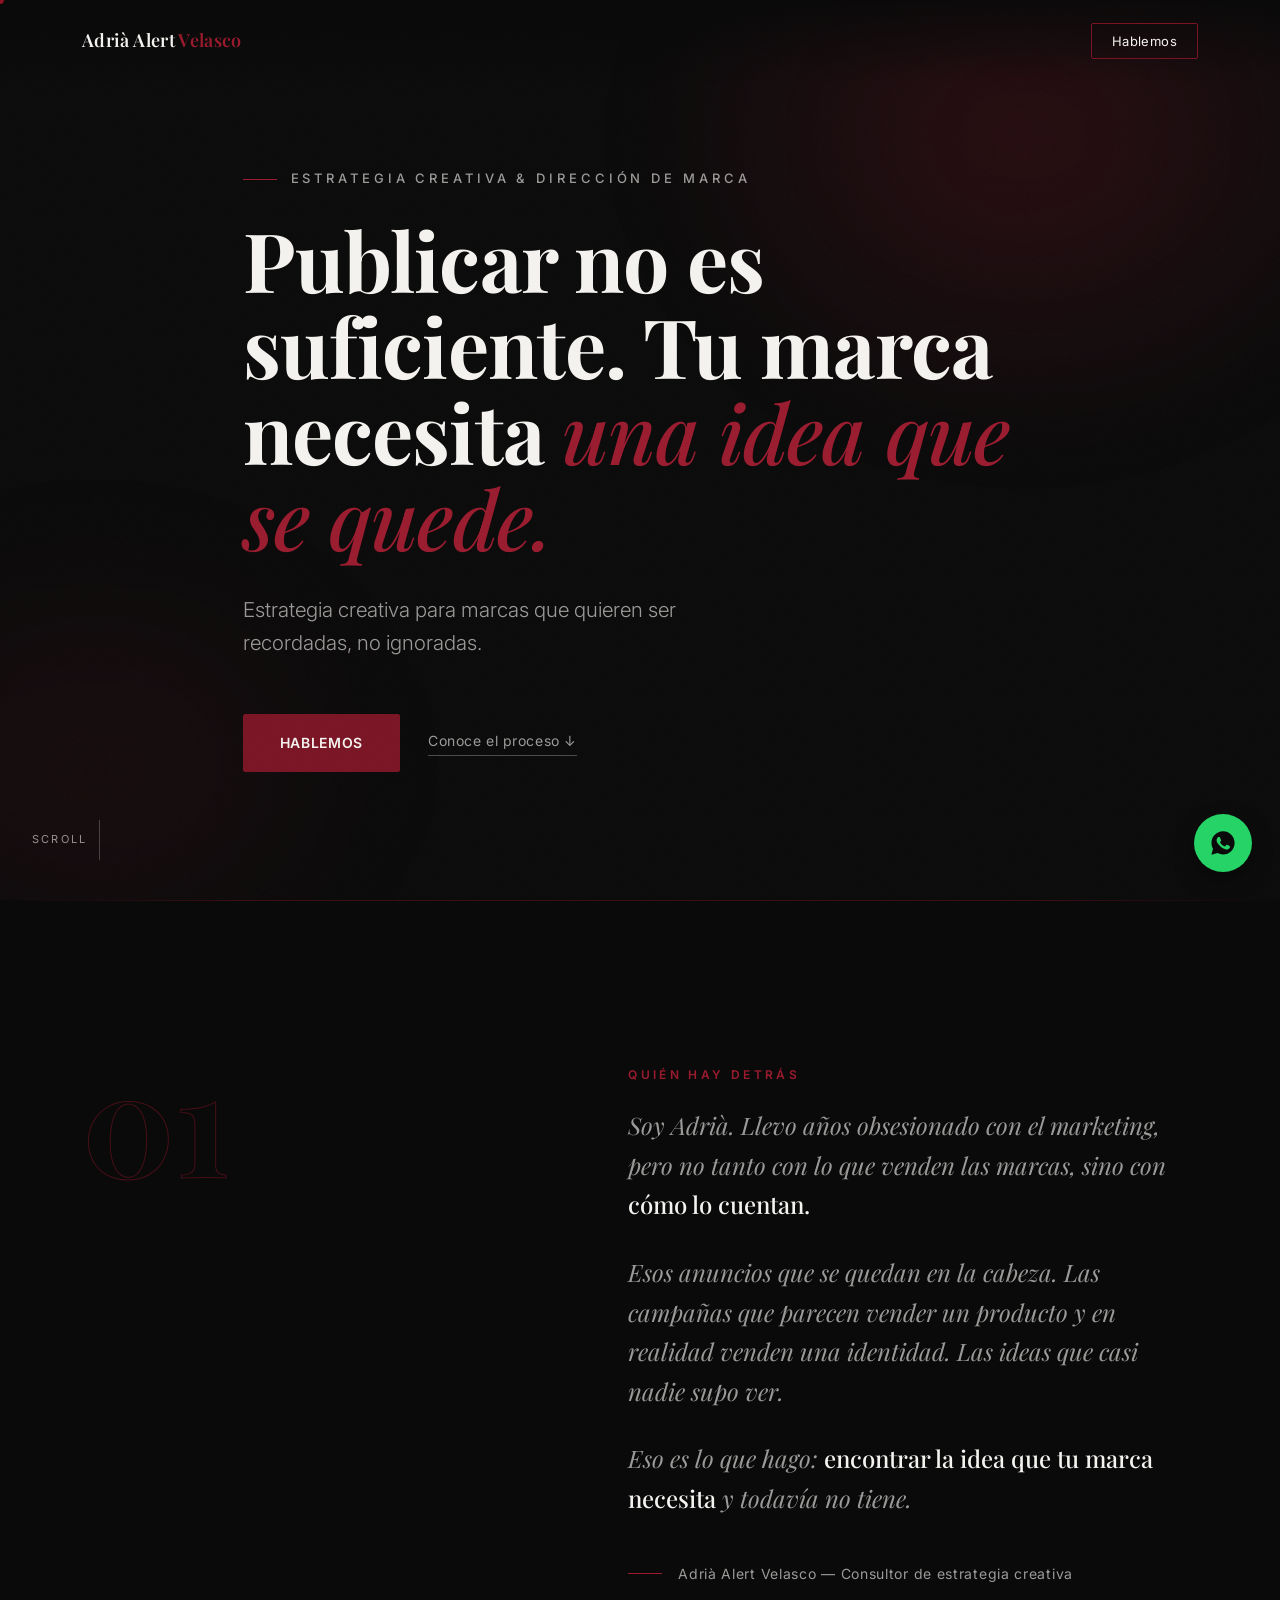
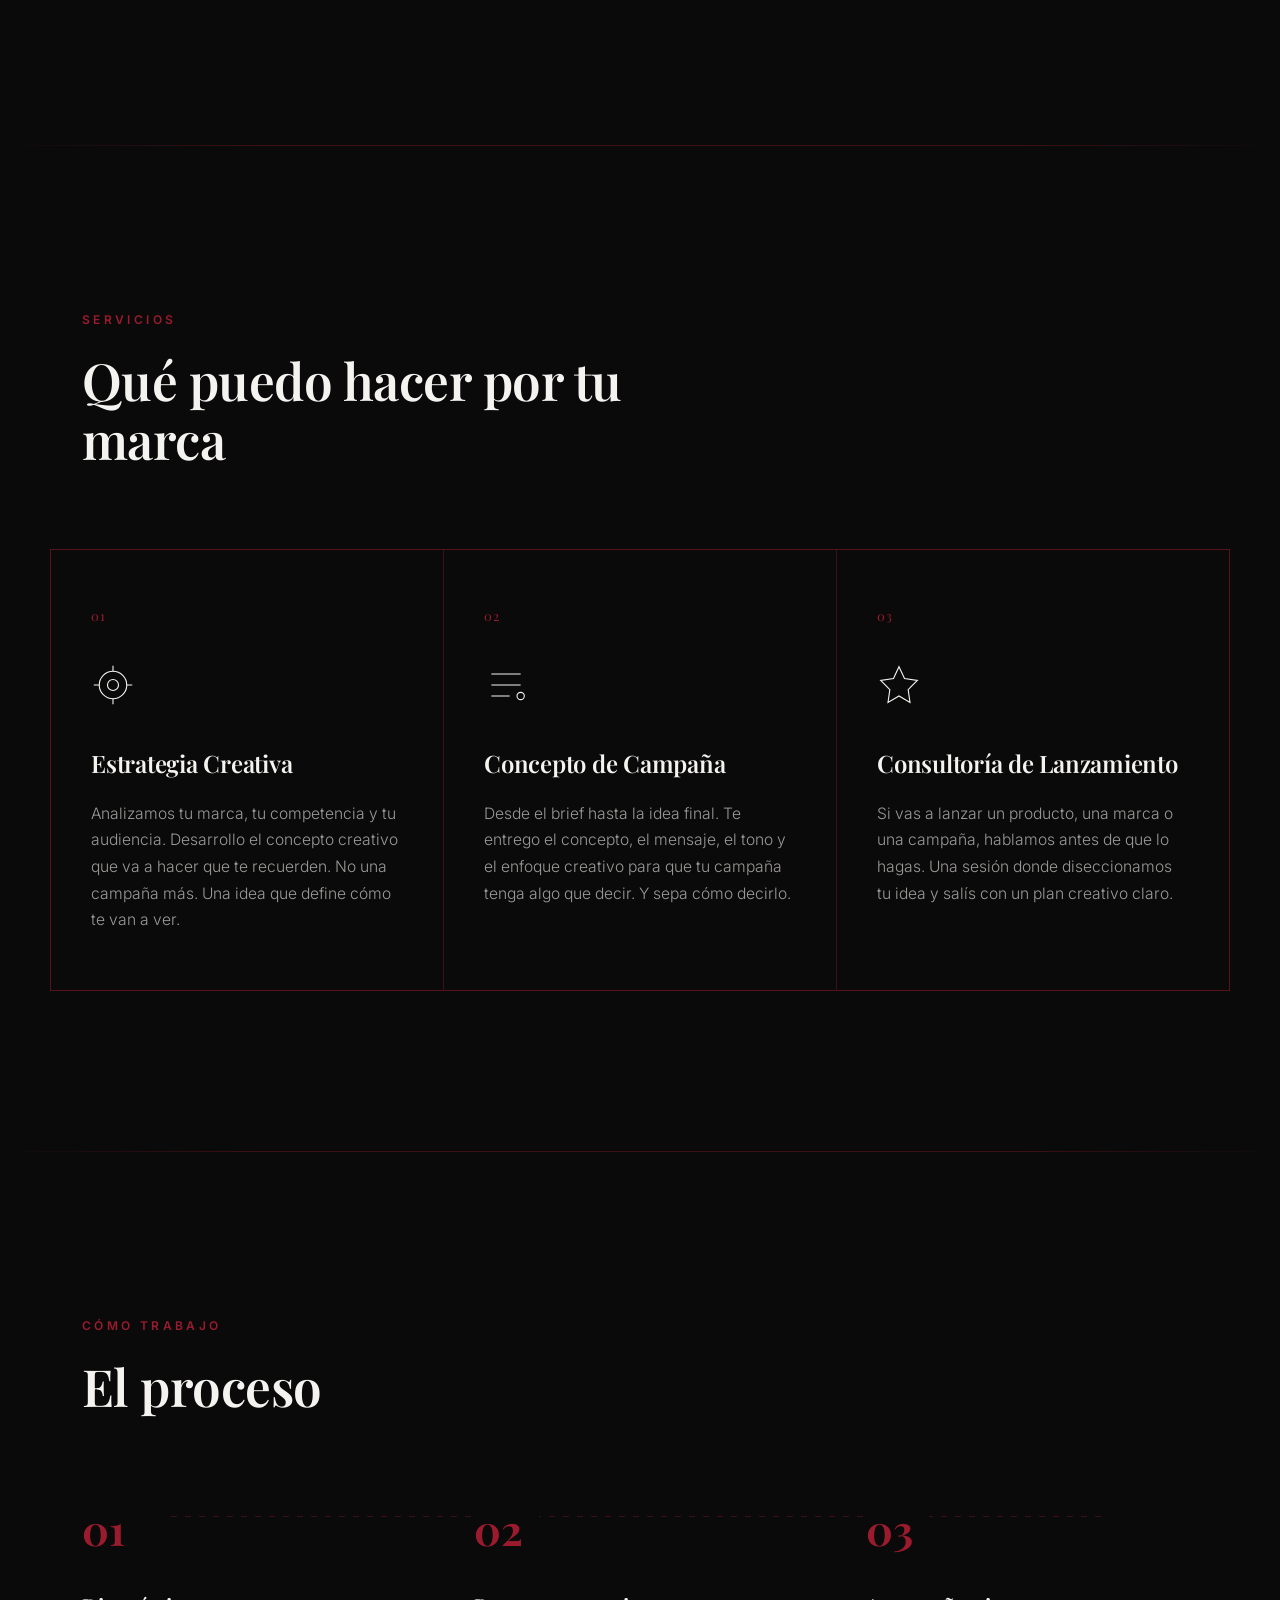
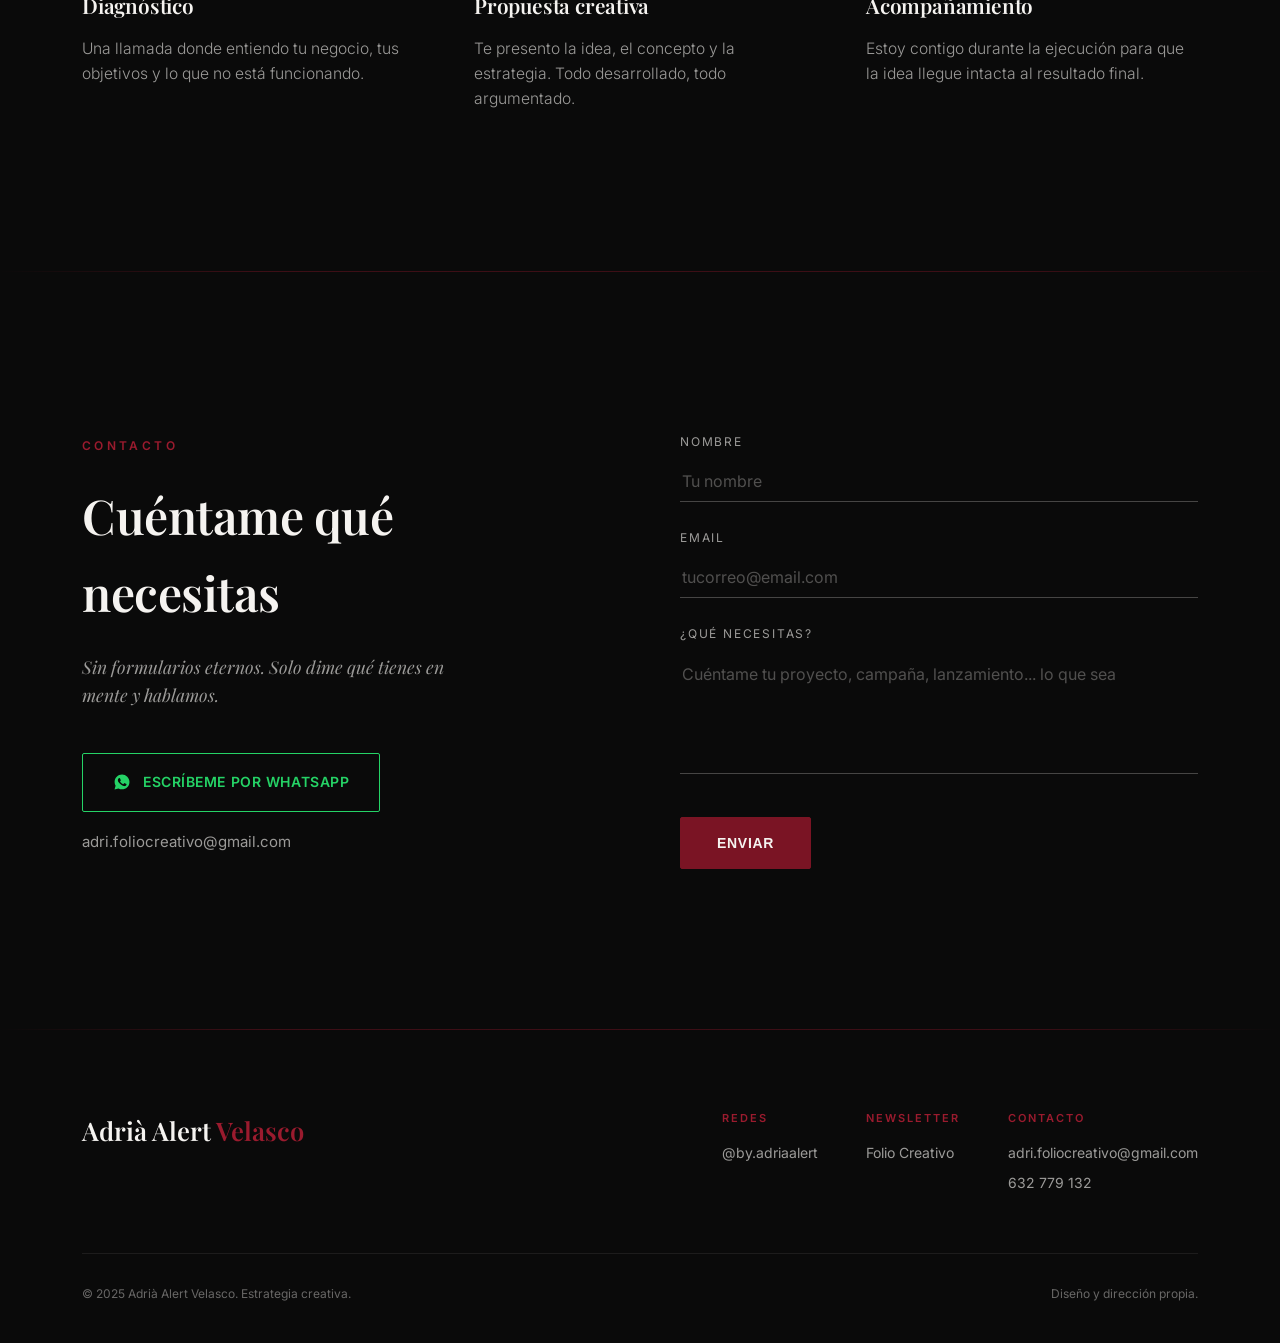
==== index.html @ d4a22390 "Crea landing page single-page para Adrià Alert Velasco Web cinematográfica en negro/borgoña con Play" ====
<!DOCTYPE html>
<html lang="es">
<head>
<meta charset="UTF-8">
<meta name="viewport" content="width=device-width, initial-scale=1.0">
<title>Adrià Alert Velasco — Estrategia Creativa</title>
<meta name="description" content="Estrategia creativa para marcas que quieren ser recordadas, no ignoradas.">

<link rel="preconnect" href="https://fonts.googleapis.com">
<link rel="preconnect" href="https://fonts.gstatic.com" crossorigin>
<link href="https://fonts.googleapis.com/css2?family=Playfair+Display:ital,wght@0,400;0,500;0,600;0,700;0,800;1,500&family=Inter:wght@300;400;500;600;700&display=swap" rel="stylesheet">

<style>
  :root{
    --bg:#0A0A0A;
    --bg-alt:#0f0e0e;
    --white:#F5F3F0;
    --white-dim:rgba(245,243,240,0.62);
    --wine:#7A1424;
    --wine-bright:#9A1B2E;
    --line:rgba(122,20,36,0.45);
  }

  *{margin:0;padding:0;box-sizing:border-box;}

  html{scroll-behavior:smooth;}

  body{
    background:var(--bg);
    color:var(--white);
    font-family:'Inter',sans-serif;
    font-weight:400;
    line-height:1.6;
    overflow-x:hidden;
    cursor:none;
  }

  ::selection{background:var(--wine);color:var(--white);}

  h1,h2,h3{
    font-family:'Playfair Display',serif;
    font-weight:600;
    letter-spacing:-0.01em;
  }

  a{color:inherit;text-decoration:none;}

  img{max-width:100%;display:block;}

  /* ---------- custom cursor ---------- */
  .cursor-dot{
    position:fixed;
    top:0;left:0;
    width:8px;height:8px;
    background:var(--wine-bright);
    border-radius:50%;
    pointer-events:none;
    z-index:9999;
    transform:translate(-50%,-50%);
    transition:transform .18s ease, width .25s ease, height .25s ease, background .25s ease;
    mix-blend-mode:difference;
  }
  .cursor-dot.grow{
    width:32px;height:32px;
    background:rgba(122,20,36,0.35);
  }
  @media (hover:none), (pointer:coarse){
    .cursor-dot{display:none;}
    body{cursor:auto;}
  }

  /* ---------- noise / grain overlay ---------- */
  .grain{
    position:fixed;
    inset:0;
    pointer-events:none;
    z-index:5;
    opacity:0.035;
    background-image:url("data:image/svg+xml,%3Csvg xmlns='http://www.w3.org/2000/svg' width='120' height='120'%3E%3Cfilter id='n'%3E%3CfeTurbulence type='fractalNoise' baseFrequency='0.9' numOctaves='2' stitchTiles='stitch'/%3E%3C/filter%3E%3Crect width='100%25' height='100%25' filter='url(%23n)'/%3E%3C/svg%3E");
  }

  .container{
    max-width:1180px;
    margin:0 auto;
    padding:0 32px;
  }

  section{
    position:relative;
    padding:160px 0;
  }

  .divider{
    width:100%;
    height:1px;
    background:linear-gradient(90deg, transparent, var(--line) 20%, var(--line) 80%, transparent);
  }

  .eyebrow{
    font-family:'Inter',sans-serif;
    text-transform:uppercase;
    letter-spacing:0.28em;
    font-size:12px;
    color:var(--wine-bright);
    font-weight:600;
    margin-bottom:22px;
    display:inline-block;
  }

  .reveal{
    opacity:0;
    transform:translateY(36px);
    transition:opacity 1s cubic-bezier(.22,.68,.32,1), transform 1s cubic-bezier(.22,.68,.32,1);
  }
  .reveal.visible{
    opacity:1;
    transform:translateY(0);
  }
  .reveal-delay-1{transition-delay:.12s;}
  .reveal-delay-2{transition-delay:.24s;}
  .reveal-delay-3{transition-delay:.36s;}

  /* ---------- nav ---------- */
  header{
    position:fixed;
    top:0;left:0;right:0;
    z-index:100;
    padding:26px 0;
    background:linear-gradient(180deg, rgba(10,10,10,0.9), transparent);
    transition:padding .3s ease, background .3s ease;
  }
  header.scrolled{
    padding:16px 0;
    background:rgba(10,10,10,0.86);
    backdrop-filter:blur(10px);
    border-bottom:1px solid rgba(122,20,36,0.25);
  }
  header .container{
    display:flex;
    align-items:center;
    justify-content:space-between;
  }
  .logo{
    font-family:'Playfair Display',serif;
    font-size:18px;
    letter-spacing:0.02em;
    font-weight:600;
  }
  .logo span{color:var(--wine-bright);}
  nav a.nav-cta{
    border:1px solid var(--wine);
    padding:9px 20px;
    border-radius:2px;
    font-size:13px;
    letter-spacing:0.03em;
    transition:background .3s ease, color .3s ease, border-color .3s ease;
  }
  nav a.nav-cta:hover{
    background:var(--wine);
  }

  /* ---------- hero ---------- */
  .hero{
    min-height:100svh;
    display:flex;
    flex-direction:column;
    justify-content:center;
    position:relative;
    padding:140px 0 100px;
    overflow:hidden;
  }
  .hero::before{
    content:"";
    position:absolute;
    top:-20%;
    right:-10%;
    width:60%;
    height:70%;
    background:radial-gradient(ellipse at center, rgba(122,20,36,0.28), transparent 70%);
    filter:blur(40px);
    pointer-events:none;
    z-index:0;
  }
  .hero::after{
    content:"";
    position:absolute;
    bottom:-10%;
    left:-15%;
    width:45%;
    height:50%;
    background:radial-gradient(ellipse at center, rgba(122,20,36,0.14), transparent 70%);
    filter:blur(60px);
    pointer-events:none;
    z-index:0;
  }
  .hero .container{position:relative;z-index:1;}
  .hero-kicker{
    font-size:13px;
    letter-spacing:0.3em;
    text-transform:uppercase;
    color:var(--white-dim);
    margin-bottom:28px;
    font-weight:500;
  }
  .hero-kicker::before{
    content:"";
    display:inline-block;
    width:34px;
    height:1px;
    background:var(--wine-bright);
    margin-right:14px;
    vertical-align:middle;
  }
  .hero h1{
    font-size:clamp(2.4rem, 6.4vw, 5.6rem);
    line-height:1.05;
    max-width:15ch;
    font-weight:700;
  }
  .hero h1 em{
    font-style:italic;
    color:var(--wine-bright);
    font-weight:500;
  }
  .hero-sub{
    margin-top:34px;
    font-size:clamp(1.05rem, 1.6vw, 1.35rem);
    color:var(--white-dim);
    max-width:44ch;
    font-weight:300;
  }
  .hero-actions{
    margin-top:54px;
    display:flex;
    align-items:center;
    gap:28px;
    flex-wrap:wrap;
  }

  .btn{
    display:inline-flex;
    align-items:center;
    gap:10px;
    padding:17px 36px;
    background:var(--wine);
    color:var(--white);
    font-size:14px;
    letter-spacing:0.05em;
    text-transform:uppercase;
    font-weight:600;
    border:1px solid var(--wine);
    border-radius:2px;
    position:relative;
    overflow:hidden;
    transition:transform .35s cubic-bezier(.22,.68,.32,1), box-shadow .35s ease;
    cursor:none;
  }
  .btn::before{
    content:"";
    position:absolute;
    inset:0;
    background:var(--wine-bright);
    transform:scaleX(0);
    transform-origin:left;
    transition:transform .4s cubic-bezier(.22,.68,.32,1);
    z-index:0;
  }
  .btn span{position:relative;z-index:1;display:inline-flex;align-items:center;gap:10px;}
  .btn:hover{
    transform:translateY(-2px);
    box-shadow:0 12px 30px -8px rgba(122,20,36,0.55);
  }
  .btn:hover::before{transform:scaleX(1);}

  .link-ghost{
    font-size:14px;
    letter-spacing:0.04em;
    color:var(--white-dim);
    border-bottom:1px solid rgba(245,243,240,0.28);
    padding-bottom:3px;
    transition:color .3s ease, border-color .3s ease;
  }
  .link-ghost:hover{
    color:var(--white);
    border-color:var(--wine-bright);
  }

  .scroll-hint{
    position:absolute;
    bottom:40px;
    left:32px;
    display:flex;
    align-items:center;
    gap:12px;
    font-size:11px;
    letter-spacing:0.2em;
    text-transform:uppercase;
    color:var(--white-dim);
  }
  .scroll-hint .bar{
    width:1px;
    height:40px;
    background:rgba(245,243,240,0.25);
    position:relative;
    overflow:hidden;
  }
  .scroll-hint .bar::after{
    content:"";
    position:absolute;
    top:-40px;
    left:0;
    width:100%;
    height:40px;
    background:var(--wine-bright);
    animation:scrollbar 2.2s ease-in-out infinite;
  }
  @keyframes scrollbar{
    0%{top:-40px;}
    50%{top:40px;}
    100%{top:40px;}
  }

  /* ---------- section titles ---------- */
  .section-head{
    max-width:640px;
    margin-bottom:80px;
  }
  .section-head h2{
    font-size:clamp(2rem, 4vw, 3.2rem);
    line-height:1.15;
  }

  /* ---------- sobre mi ---------- */
  .about-grid{
    display:grid;
    grid-template-columns:0.9fr 1.1fr;
    gap:80px;
    align-items:start;
  }
  .about-mark{
    font-family:'Playfair Display',serif;
    font-size:clamp(5rem,12vw,9rem);
    line-height:0.8;
    color:transparent;
    -webkit-text-stroke:1px rgba(122,20,36,0.55);
    font-weight:700;
    user-select:none;
  }
  .about-text p{
    font-size:clamp(1.15rem,2vw,1.5rem);
    color:var(--white-dim);
    font-weight:300;
    line-height:1.65;
    margin-bottom:28px;
    font-family:'Playfair Display',serif;
    font-style:italic;
  }
  .about-text p strong{
    color:var(--white);
    font-weight:500;
    font-style:normal;
  }
  .about-signoff{
    margin-top:44px;
    font-family:'Inter',sans-serif;
    font-size:14px;
    letter-spacing:0.05em;
    color:var(--white-dim);
    display:flex;
    align-items:center;
    gap:16px;
  }
  .about-signoff .dash{width:34px;height:1px;background:var(--wine-bright);}

  /* ---------- servicios ---------- */
  .services{
    display:grid;
    grid-template-columns:repeat(3,1fr);
    gap:1px;
    background:var(--line);
    border:1px solid var(--line);
  }
  .service{
    background:var(--bg);
    padding:56px 40px;
    transition:background .4s ease;
    position:relative;
  }
  .service:hover{
    background:#120a0c;
  }
  .service-num{
    font-family:'Playfair Display',serif;
    font-size:13px;
    color:var(--wine-bright);
    letter-spacing:0.1em;
    margin-bottom:36px;
    display:block;
  }
  .service-icon{
    width:44px;
    height:44px;
    margin-bottom:30px;
    stroke:var(--white);
    fill:none;
    stroke-width:1.2;
    transition:stroke .3s ease, transform .4s ease;
  }
  .service:hover .service-icon{
    stroke:var(--wine-bright);
    transform:translateY(-3px);
  }
  .service h3{
    font-size:1.5rem;
    margin-bottom:18px;
    font-weight:600;
  }
  .service p{
    color:var(--white-dim);
    font-size:0.98rem;
    font-weight:300;
    line-height:1.7;
  }

  /* ---------- proceso ---------- */
  .process{
    display:grid;
    grid-template-columns:repeat(3,1fr);
    gap:60px;
    position:relative;
  }
  .process::before{
    content:"";
    position:absolute;
    top:20px;
    left:8%;
    right:8%;
    height:1px;
    background:repeating-linear-gradient(90deg, var(--line) 0, var(--line) 6px, transparent 6px, transparent 14px);
  }
  @media(max-width:860px){
    .process::before{display:none;}
  }
  .step{position:relative;}
  .step-index{
    font-family:'Playfair Display',serif;
    font-size:2.6rem;
    color:var(--wine-bright);
    font-weight:700;
    margin-bottom:26px;
    position:relative;
    z-index:1;
    background:var(--bg);
    display:inline-block;
    padding-right:16px;
  }
  .step h3{
    font-size:1.3rem;
    margin-bottom:14px;
  }
  .step p{
    color:var(--white-dim);
    font-weight:300;
    font-size:0.98rem;
  }

  /* ---------- contacto ---------- */
  .contact-grid{
    display:grid;
    grid-template-columns:1fr 1fr;
    gap:80px;
    align-items:start;
  }
  .contact-sub{
    color:var(--white-dim);
    font-size:1.1rem;
    font-weight:300;
    max-width:40ch;
    margin-bottom:44px;
    font-family:'Playfair Display',serif;
    font-style:italic;
  }

  .contact-direct{
    margin-top:12px;
    display:flex;
    flex-direction:column;
    gap:18px;
  }
  .btn-whatsapp{
    display:inline-flex;
    align-items:center;
    gap:12px;
    padding:17px 30px;
    background:transparent;
    border:1px solid #25D366;
    color:#25D366;
    font-size:14px;
    letter-spacing:0.04em;
    text-transform:uppercase;
    font-weight:600;
    border-radius:2px;
    width:fit-content;
    transition:background .3s ease, color .3s ease;
    cursor:none;
  }
  .btn-whatsapp:hover{
    background:#25D366;
    color:#0A0A0A;
  }
  .contact-email{
    color:var(--white-dim);
    font-size:15px;
    display:inline-flex;
    align-items:center;
    gap:10px;
    width:fit-content;
    border-bottom:1px solid transparent;
    transition:color .3s ease, border-color .3s ease;
  }
  .contact-email:hover{
    color:var(--white);
    border-color:var(--wine-bright);
  }

  form{
    display:flex;
    flex-direction:column;
    gap:26px;
  }
  .field{
    position:relative;
  }
  .field label{
    display:block;
    font-size:12px;
    text-transform:uppercase;
    letter-spacing:0.15em;
    color:var(--white-dim);
    margin-bottom:10px;
  }
  .field input,
  .field textarea{
    width:100%;
    background:transparent;
    border:none;
    border-bottom:1px solid rgba(245,243,240,0.25);
    color:var(--white);
    font-family:'Inter',sans-serif;
    font-size:16px;
    padding:10px 2px;
    resize:none;
    transition:border-color .3s ease;
  }
  .field input:focus,
  .field textarea:focus{
    outline:none;
    border-color:var(--wine-bright);
  }
  .field textarea{min-height:120px;}
  .field input::placeholder,
  .field textarea::placeholder{
    color:rgba(245,243,240,0.3);
  }
  form .btn{
    align-self:flex-start;
    margin-top:10px;
    border:1px solid var(--wine);
    cursor:none;
  }
  form .btn[type="submit"]{
    background:var(--wine);
  }

  /* ---------- footer ---------- */
  footer{
    padding:80px 0 40px;
  }
  .footer-top{
    display:flex;
    justify-content:space-between;
    align-items:flex-start;
    flex-wrap:wrap;
    gap:40px;
    padding-bottom:50px;
  }
  .footer-name{
    font-family:'Playfair Display',serif;
    font-size:1.6rem;
    font-weight:600;
  }
  .footer-links{
    display:flex;
    gap:48px;
    flex-wrap:wrap;
  }
  .footer-col h4{
    font-size:11px;
    text-transform:uppercase;
    letter-spacing:0.18em;
    color:var(--wine-bright);
    margin-bottom:14px;
    font-weight:600;
  }
  .footer-col a, .footer-col span{
    display:block;
    color:var(--white-dim);
    font-size:14px;
    margin-bottom:8px;
    transition:color .3s ease;
  }
  .footer-col a:hover{color:var(--white);}
  .footer-bottom{
    display:flex;
    justify-content:space-between;
    align-items:center;
    flex-wrap:wrap;
    gap:16px;
    font-size:12px;
    color:rgba(245,243,240,0.4);
    padding-top:30px;
    border-top:1px solid rgba(245,243,240,0.08);
  }

  /* ---------- whatsapp float ---------- */
  .wa-float{
    position:fixed;
    bottom:28px;
    right:28px;
    width:58px;
    height:58px;
    border-radius:50%;
    background:#25D366;
    display:flex;
    align-items:center;
    justify-content:center;
    z-index:90;
    box-shadow:0 8px 24px -6px rgba(0,0,0,0.6);
    transition:transform .3s ease, box-shadow .3s ease;
    cursor:none;
  }
  .wa-float:hover{
    transform:scale(1.08);
    box-shadow:0 10px 30px -6px rgba(37,211,102,0.5);
  }
  .wa-float svg{width:28px;height:28px;fill:#0A0A0A;}

  /* ---------- responsive ---------- */
  @media(max-width:900px){
    section{padding:110px 0;}
    .about-grid{grid-template-columns:1fr;gap:40px;}
    .about-mark{display:none;}
    .services{grid-template-columns:1fr;}
    .process{grid-template-columns:1fr;gap:48px;}
    .step-index{background:transparent;padding-right:0;}
    .contact-grid{grid-template-columns:1fr;gap:60px;}
    .footer-top{flex-direction:column;}
  }
  @media(max-width:520px){
    .container{padding:0 22px;}
    section{padding:90px 0;}
    .hero{padding-top:120px;}
    .btn, .btn-whatsapp{padding:15px 24px;font-size:13px;}
    .scroll-hint{display:none;}
  }
</style>
</head>
<body>

<div class="cursor-dot" id="cursorDot"></div>
<div class="grain"></div>

<header id="siteHeader">
  <div class="container">
    <div class="logo">Adrià Alert <span>Velasco</span></div>
    <nav>
      <a href="https://wa.me/34632779132" target="_blank" rel="noopener" class="nav-cta">Hablemos</a>
    </nav>
  </div>
</header>

<!-- HERO -->
<section class="hero">
  <div class="container">
    <div class="hero-kicker">Estrategia creativa &amp; dirección de marca</div>
    <h1 class="reveal visible">Publicar no es suficiente. Tu marca necesita <em>una idea que se quede.</em></h1>
    <p class="hero-sub reveal visible reveal-delay-1">Estrategia creativa para marcas que quieren ser recordadas, no ignoradas.</p>
    <div class="hero-actions reveal visible reveal-delay-2">
      <a href="https://wa.me/34632779132" target="_blank" rel="noopener" class="btn">
        <span>Hablemos</span>
      </a>
      <a href="#sobre-mi" class="link-ghost">Conoce el proceso ↓</a>
    </div>
  </div>
  <div class="scroll-hint">
    <span>Scroll</span>
    <div class="bar"></div>
  </div>
</section>

<div class="divider"></div>

<!-- SOBRE MI -->
<section id="sobre-mi">
  <div class="container">
    <div class="about-grid">
      <div class="about-mark reveal">01</div>
      <div class="about-text">
        <span class="eyebrow reveal">Quién hay detrás</span>
        <p class="reveal reveal-delay-1">Soy Adrià. Llevo años obsesionado con el marketing, pero no tanto con lo que venden las marcas, sino con <strong>cómo lo cuentan.</strong></p>
        <p class="reveal reveal-delay-2">Esos anuncios que se quedan en la cabeza. Las campañas que parecen vender un producto y en realidad venden una identidad. Las ideas que casi nadie supo ver.</p>
        <p class="reveal reveal-delay-3">Eso es lo que hago: <strong>encontrar la idea que tu marca necesita</strong> y todavía no tiene.</p>
        <div class="about-signoff reveal reveal-delay-3">
          <span class="dash"></span>
          <span>Adrià Alert Velasco — Consultor de estrategia creativa</span>
        </div>
      </div>
    </div>
  </div>
</section>

<div class="divider"></div>

<!-- SERVICIOS -->
<section id="servicios">
  <div class="container">
    <div class="section-head">
      <span class="eyebrow reveal">Servicios</span>
      <h2 class="reveal reveal-delay-1">Qué puedo hacer por tu marca</h2>
    </div>
  </div>
  <div class="container" style="padding:0;">
    <div class="services">
      <div class="service reveal">
        <span class="service-num">01</span>
        <svg class="service-icon" viewBox="0 0 48 48"><circle cx="24" cy="24" r="15"/><circle cx="24" cy="24" r="6"/><path d="M24 3v6M24 39v6M45 24h-6M9 24H3"/></svg>
        <h3>Estrategia Creativa</h3>
        <p>Analizamos tu marca, tu competencia y tu audiencia. Desarrollo el concepto creativo que va a hacer que te recuerden. No una campaña más. Una idea que define cómo te van a ver.</p>
      </div>
      <div class="service reveal reveal-delay-1">
        <span class="service-num">02</span>
        <svg class="service-icon" viewBox="0 0 48 48"><path d="M8 12h32M8 24h32M8 36h20"/><circle cx="40" cy="36" r="4"/></svg>
        <h3>Concepto de Campaña</h3>
        <p>Desde el brief hasta la idea final. Te entrego el concepto, el mensaje, el tono y el enfoque creativo para que tu campaña tenga algo que decir. Y sepa cómo decirlo.</p>
      </div>
      <div class="service reveal reveal-delay-2">
        <span class="service-num">03</span>
        <svg class="service-icon" viewBox="0 0 48 48"><path d="M24 4l6 13 14 2-10 10 2 14-12-7-12 7 2-14L4 19l14-2z"/></svg>
        <h3>Consultoría de Lanzamiento</h3>
        <p>Si vas a lanzar un producto, una marca o una campaña, hablamos antes de que lo hagas. Una sesión donde diseccionamos tu idea y salís con un plan creativo claro.</p>
      </div>
    </div>
  </div>
</section>

<div class="divider"></div>

<!-- PROCESO -->
<section id="proceso">
  <div class="container">
    <div class="section-head">
      <span class="eyebrow reveal">Cómo trabajo</span>
      <h2 class="reveal reveal-delay-1">El proceso</h2>
    </div>
    <div class="process">
      <div class="step reveal">
        <div class="step-index">01</div>
        <h3>Diagnóstico</h3>
        <p>Una llamada donde entiendo tu negocio, tus objetivos y lo que no está funcionando.</p>
      </div>
      <div class="step reveal reveal-delay-1">
        <div class="step-index">02</div>
        <h3>Propuesta creativa</h3>
        <p>Te presento la idea, el concepto y la estrategia. Todo desarrollado, todo argumentado.</p>
      </div>
      <div class="step reveal reveal-delay-2">
        <div class="step-index">03</div>
        <h3>Acompañamiento</h3>
        <p>Estoy contigo durante la ejecución para que la idea llegue intacta al resultado final.</p>
      </div>
    </div>
  </div>
</section>

<div class="divider"></div>

<!-- CONTACTO -->
<section id="contacto">
  <div class="container">
    <div class="contact-grid">
      <div>
        <span class="eyebrow reveal">Contacto</span>
        <h2 class="reveal reveal-delay-1" style="font-size:clamp(2rem,4vw,3rem);margin-bottom:22px;">Cuéntame qué necesitas</h2>
        <p class="contact-sub reveal reveal-delay-2">Sin formularios eternos. Solo dime qué tienes en mente y hablamos.</p>
        <div class="contact-direct reveal reveal-delay-3">
          <a href="https://wa.me/34632779132" target="_blank" rel="noopener" class="btn-whatsapp">
            <svg viewBox="0 0 24 24" width="18" height="18" fill="currentColor"><path d="M12.04 2C6.58 2 2.13 6.45 2.13 11.91c0 1.75.46 3.46 1.32 4.96L2.05 22l5.25-1.38a9.9 9.9 0 004.74 1.2h.01c5.46 0 9.9-4.45 9.9-9.91 0-2.65-1.03-5.14-2.9-7.01A9.82 9.82 0 0012.04 2zm5.8 14.11c-.24.68-1.4 1.3-1.93 1.38-.49.08-1.1.11-1.78-.11-.41-.13-.94-.3-1.62-.6-2.85-1.23-4.71-4.1-4.85-4.29-.14-.19-1.16-1.54-1.16-2.94 0-1.4.73-2.09.99-2.37.26-.28.57-.35.76-.35.19 0 .38 0 .55.01.18.01.41-.07.64.49.24.58.81 2 .88 2.14.07.14.12.31.02.5-.09.19-.14.31-.28.48-.14.16-.29.36-.42.49-.14.14-.29.29-.12.57.16.28.73 1.2 1.57 1.95 1.08.96 1.98 1.26 2.27 1.4.28.14.45.12.62-.07.16-.19.7-.81.89-1.09.19-.28.38-.23.63-.14.26.09 1.63.77 1.92.91.28.14.47.21.54.33.07.12.07.68-.17 1.36z"/></svg>
            <span>Escríbeme por WhatsApp</span>
          </a>
          <a href="mailto:adri.foliocreativo@gmail.com" class="contact-email">adri.foliocreativo@gmail.com</a>
        </div>
      </div>

      <form id="contactForm" class="reveal reveal-delay-2">
        <div class="field">
          <label for="name">Nombre</label>
          <input type="text" id="name" name="name" required placeholder="Tu nombre">
        </div>
        <div class="field">
          <label for="email">Email</label>
          <input type="email" id="email" name="email" required placeholder="tucorreo@email.com">
        </div>
        <div class="field">
          <label for="message">¿Qué necesitas?</label>
          <textarea id="message" name="message" required placeholder="Cuéntame tu proyecto, campaña, lanzamiento... lo que sea"></textarea>
        </div>
        <button type="submit" class="btn"><span>Enviar</span></button>
      </form>
    </div>
  </div>
</section>

<div class="divider"></div>

<!-- FOOTER -->
<footer>
  <div class="container">
    <div class="footer-top">
      <div class="footer-name">Adrià Alert <span style="color:var(--wine-bright);">Velasco</span></div>
      <div class="footer-links">
        <div class="footer-col">
          <h4>Redes</h4>
          <a href="https://www.instagram.com/by.adriaalert" target="_blank" rel="noopener">@by.adriaalert</a>
        </div>
        <div class="footer-col">
          <h4>Newsletter</h4>
          <a href="https://foliocreativo.com" target="_blank" rel="noopener">Folio Creativo</a>
        </div>
        <div class="footer-col">
          <h4>Contacto</h4>
          <a href="mailto:adri.foliocreativo@gmail.com">adri.foliocreativo@gmail.com</a>
          <a href="tel:+34632779132">632 779 132</a>
        </div>
      </div>
    </div>
    <div class="footer-bottom">
      <span>© 2025 Adrià Alert Velasco. Estrategia creativa.</span>
      <span>Diseño y dirección propia.</span>
    </div>
  </div>
</footer>

<a href="https://wa.me/34632779132" target="_blank" rel="noopener" class="wa-float" aria-label="WhatsApp">
  <svg viewBox="0 0 24 24"><path d="M12.04 2C6.58 2 2.13 6.45 2.13 11.91c0 1.75.46 3.46 1.32 4.96L2.05 22l5.25-1.38a9.9 9.9 0 004.74 1.2h.01c5.46 0 9.9-4.45 9.9-9.91 0-2.65-1.03-5.14-2.9-7.01A9.82 9.82 0 0012.04 2zm5.8 14.11c-.24.68-1.4 1.3-1.93 1.38-.49.08-1.1.11-1.78-.11-.41-.13-.94-.3-1.62-.6-2.85-1.23-4.71-4.1-4.85-4.29-.14-.19-1.16-1.54-1.16-2.94 0-1.4.73-2.09.99-2.37.26-.28.57-.35.76-.35.19 0 .38 0 .55.01.18.01.41-.07.64.49.24.58.81 2 .88 2.14.07.14.12.31.02.5-.09.19-.14.31-.28.48-.14.16-.29.36-.42.49-.14.14-.29.29-.12.57.16.28.73 1.2 1.57 1.95 1.08.96 1.98 1.26 2.27 1.4.28.14.45.12.62-.07.16-.19.7-.81.89-1.09.19-.28.38-.23.63-.14.26.09 1.63.77 1.92.91.28.14.47.21.54.33.07.12.07.68-.17 1.36z"/></svg>
</a>

<script>
(function(){
  // custom cursor
  var dot = document.getElementById('cursorDot');
  var isTouch = window.matchMedia('(hover: none), (pointer: coarse)').matches;
  if(!isTouch){
    window.addEventListener('mousemove', function(e){
      dot.style.left = e.clientX + 'px';
      dot.style.top = e.clientY + 'px';
    });
    var hoverables = document.querySelectorAll('a, button, input, textarea, .service, .step');
    hoverables.forEach(function(el){
      el.addEventListener('mouseenter', function(){ dot.classList.add('grow'); });
      el.addEventListener('mouseleave', function(){ dot.classList.remove('grow'); });
    });
  }

  // header scroll state
  var header = document.getElementById('siteHeader');
  window.addEventListener('scroll', function(){
    if(window.scrollY > 40){ header.classList.add('scrolled'); }
    else{ header.classList.remove('scrolled'); }
  });

  // scroll reveal
  var reveals = document.querySelectorAll('.reveal');
  var observer = new IntersectionObserver(function(entries){
    entries.forEach(function(entry){
      if(entry.isIntersecting){
        entry.target.classList.add('visible');
        observer.unobserve(entry.target);
      }
    });
  }, { threshold: 0.15, rootMargin: '0px 0px -60px 0px' });
  reveals.forEach(function(el){ observer.observe(el); });

  // contact form -> mailto
  var form = document.getElementById('contactForm');
  form.addEventListener('submit', function(e){
    e.preventDefault();
    var name = encodeURIComponent(document.getElementById('name').value);
    var email = document.getElementById('email').value;
    var message = encodeURIComponent(document.getElementById('message').value);
    var subject = encodeURIComponent('Nuevo proyecto — ' + document.getElementById('name').value);
    var body = 'Nombre: ' + name + '%0D%0AEmail: ' + encodeURIComponent(email) + '%0D%0A%0D%0A' + message;
    window.location.href = 'mailto:adri.foliocreativo@gmail.com?subject=' + subject + '&body=' + body;
  });
})();
</script>

</body>
</html>
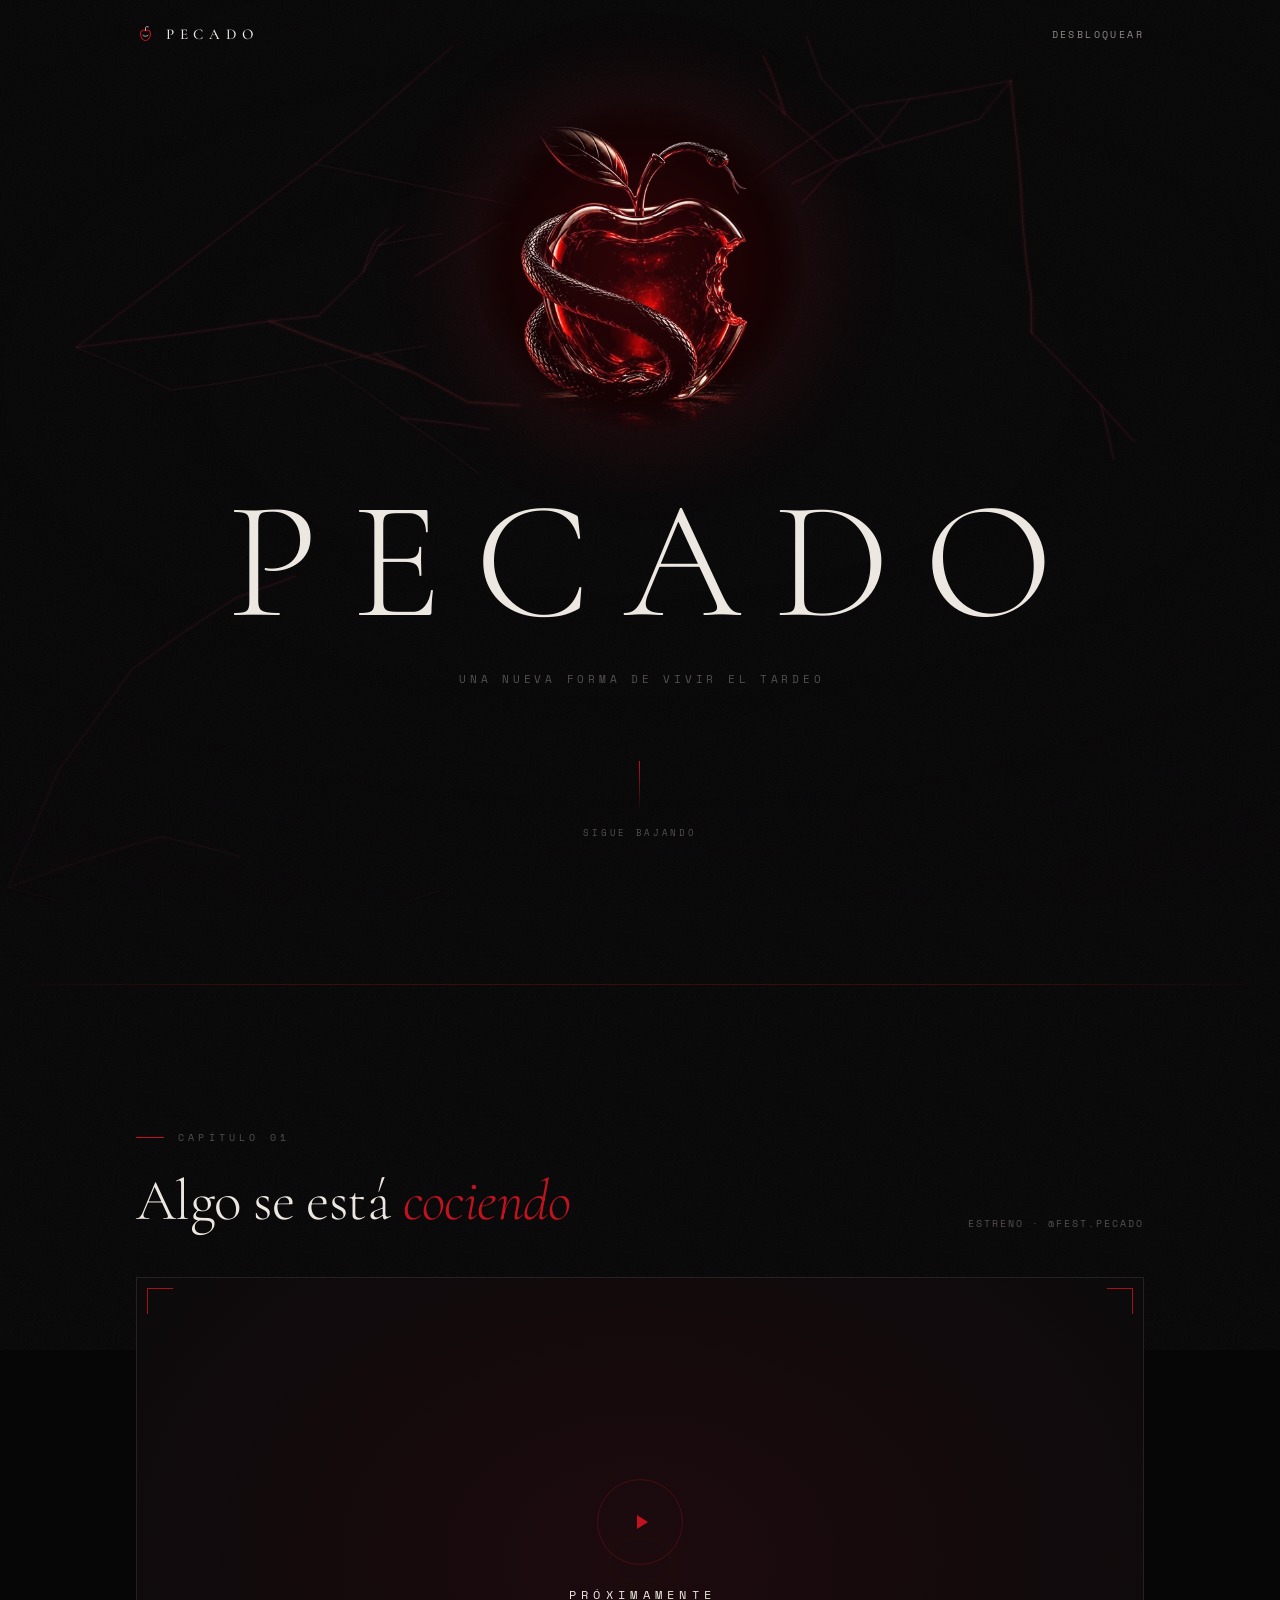
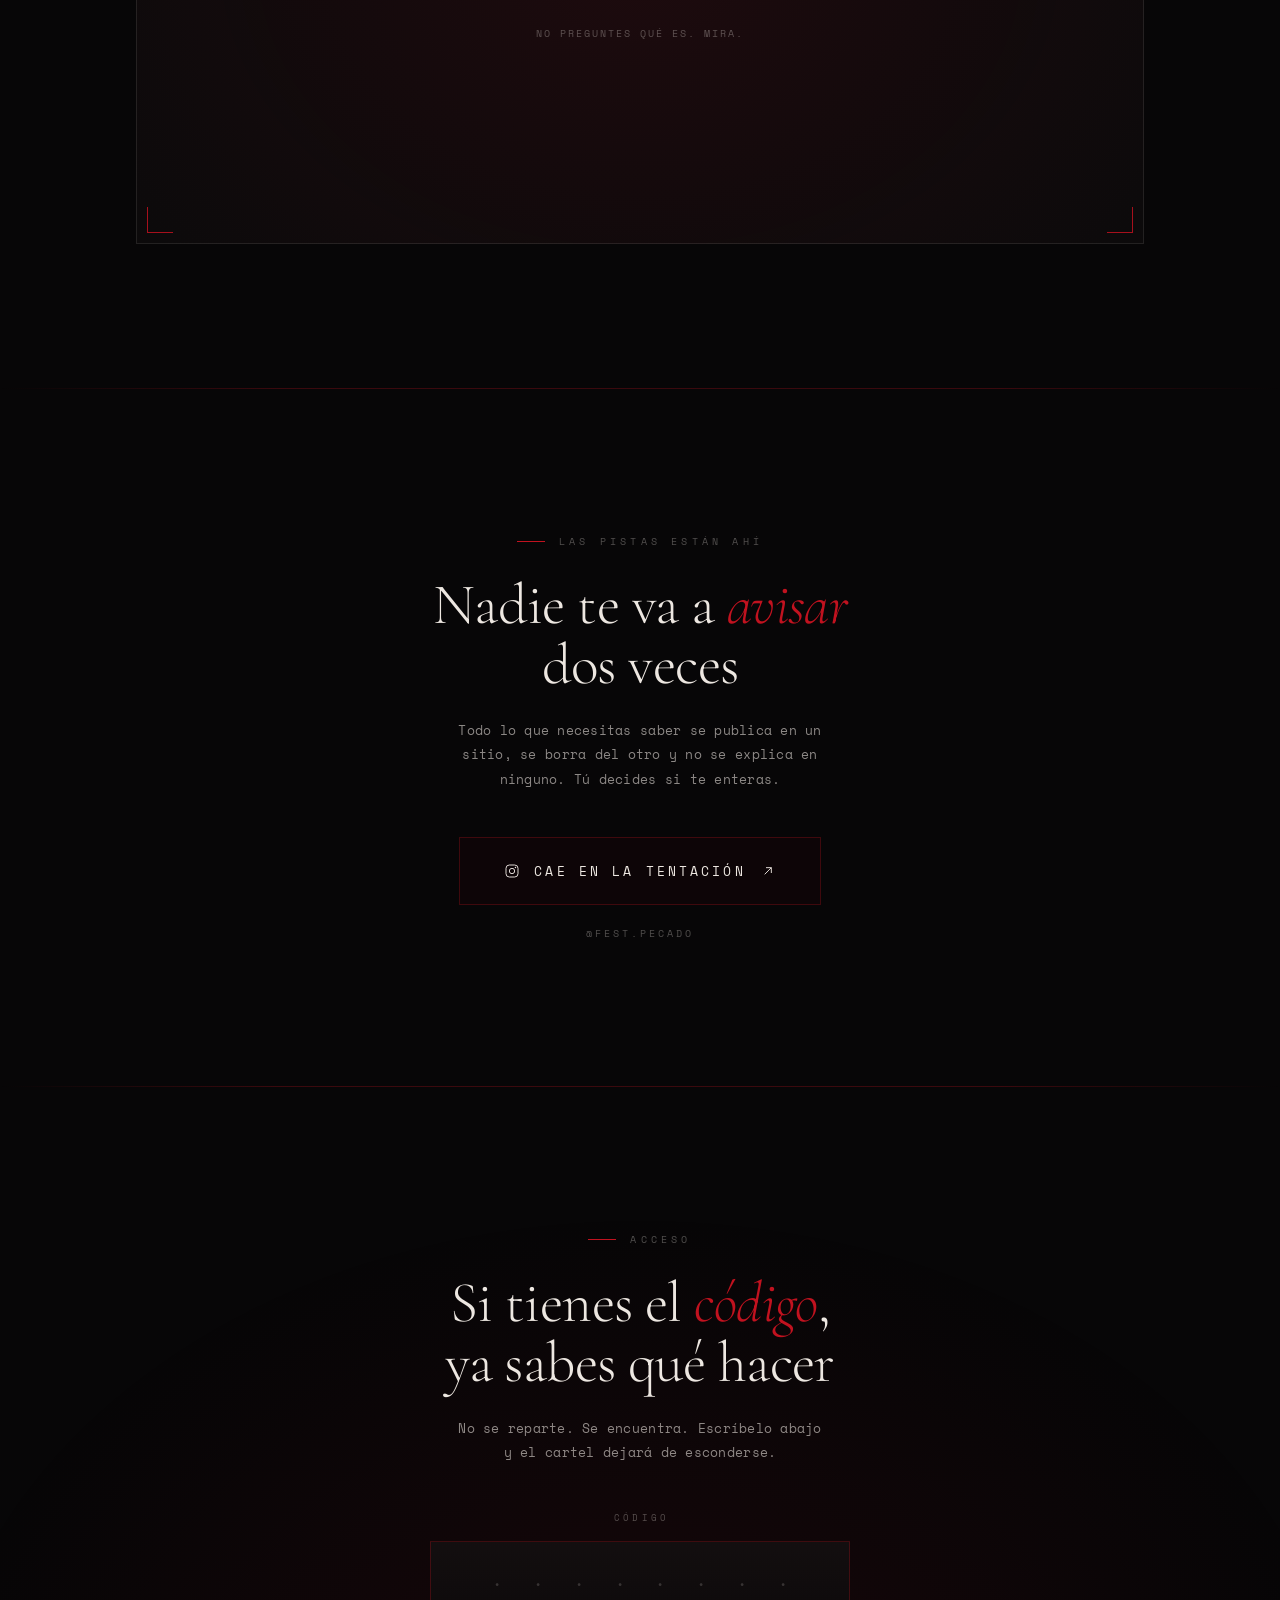
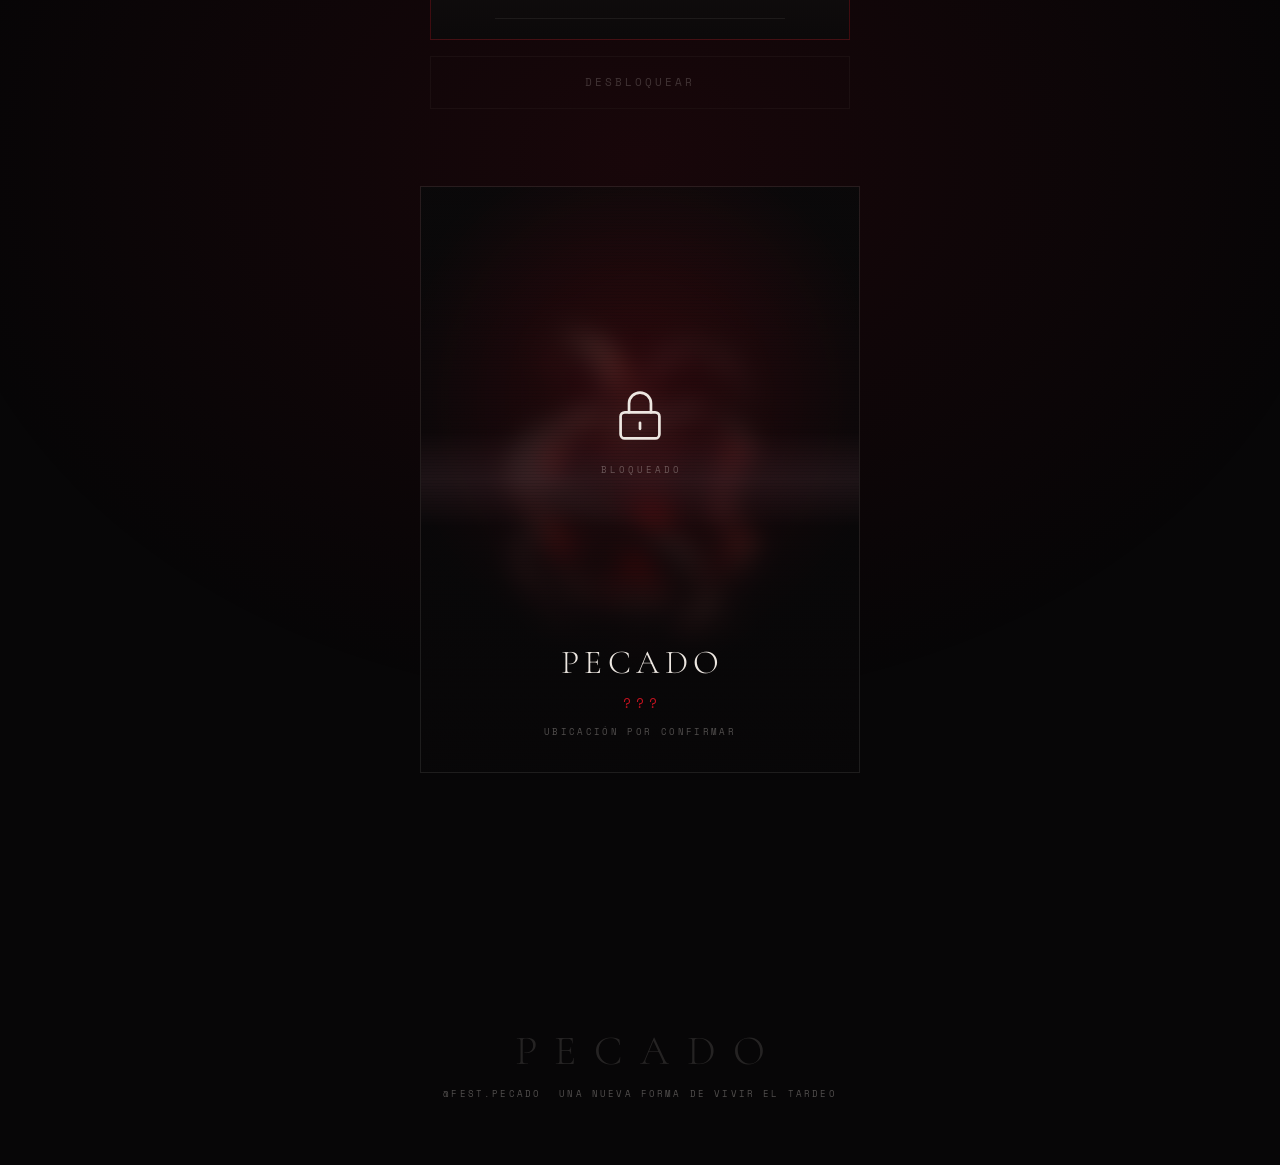
==== commit 69cde0ae: "Añade la landing de campaña de PECADO Landing de tardeo en HTML/CSS/JS vanilla, sin build ni depende" ====
--- a/index.html
+++ b/index.html
@@ -2,907 +2,240 @@
 <html lang="es">
 <head>
 <meta charset="UTF-8">
-<meta name="viewport" content="width=device-width, initial-scale=1.0">
-<title>Adrià Alert Velasco — Estrategia Creativa</title>
-<meta name="description" content="Estrategia creativa para marcas que quieren ser recordadas, no ignoradas.">
+<meta name="viewport" content="width=device-width, initial-scale=1, viewport-fit=cover">
+<title>PECADO — Una nueva forma de vivir el tardeo</title>
+<meta name="description" content="PECADO. Una nueva forma de vivir el tardeo. Las pistas están en @fest.pecado.">
+<meta name="theme-color" content="#070607">
+<link rel="icon" href="assets/favicon.png" sizes="any">
+
+<meta property="og:type" content="website">
+<meta property="og:title" content="PECADO">
+<meta property="og:description" content="Una nueva forma de vivir el tardeo.">
+<meta property="og:image" content="assets/og-pecado.webp">
+<meta name="twitter:card" content="summary_large_image">
 
 <link rel="preconnect" href="https://fonts.googleapis.com">
 <link rel="preconnect" href="https://fonts.gstatic.com" crossorigin>
-<link href="https://fonts.googleapis.com/css2?family=Playfair+Display:ital,wght@0,400;0,500;0,600;0,700;0,800;1,500&family=Inter:wght@300;400;500;600;700&display=swap" rel="stylesheet">
-
-<style>
-  :root{
-    --bg:#0A0A0A;
-    --bg-alt:#0f0e0e;
-    --white:#F5F3F0;
-    --white-dim:rgba(245,243,240,0.62);
-    --wine:#7A1424;
-    --wine-bright:#9A1B2E;
-    --line:rgba(122,20,36,0.45);
-  }
-
-  *{margin:0;padding:0;box-sizing:border-box;}
-
-  html{scroll-behavior:smooth;}
-
-  body{
-    background:var(--bg);
-    color:var(--white);
-    font-family:'Inter',sans-serif;
-    font-weight:400;
-    line-height:1.6;
-    overflow-x:hidden;
-    cursor:none;
-  }
-
-  ::selection{background:var(--wine);color:var(--white);}
-
-  h1,h2,h3{
-    font-family:'Playfair Display',serif;
-    font-weight:600;
-    letter-spacing:-0.01em;
-  }
-
-  a{color:inherit;text-decoration:none;}
-
-  img{max-width:100%;display:block;}
-
-  /* ---------- custom cursor ---------- */
-  .cursor-dot{
-    position:fixed;
-    top:0;left:0;
-    width:8px;height:8px;
-    background:var(--wine-bright);
-    border-radius:50%;
-    pointer-events:none;
-    z-index:9999;
-    transform:translate(-50%,-50%);
-    transition:transform .18s ease, width .25s ease, height .25s ease, background .25s ease;
-    mix-blend-mode:difference;
-  }
-  .cursor-dot.grow{
-    width:32px;height:32px;
-    background:rgba(122,20,36,0.35);
-  }
-  @media (hover:none), (pointer:coarse){
-    .cursor-dot{display:none;}
-    body{cursor:auto;}
-  }
-
-  /* ---------- noise / grain overlay ---------- */
-  .grain{
-    position:fixed;
-    inset:0;
-    pointer-events:none;
-    z-index:5;
-    opacity:0.035;
-    background-image:url("data:image/svg+xml,%3Csvg xmlns='http://www.w3.org/2000/svg' width='120' height='120'%3E%3Cfilter id='n'%3E%3CfeTurbulence type='fractalNoise' baseFrequency='0.9' numOctaves='2' stitchTiles='stitch'/%3E%3C/filter%3E%3Crect width='100%25' height='100%25' filter='url(%23n)'/%3E%3C/svg%3E");
-  }
-
-  .container{
-    max-width:1180px;
-    margin:0 auto;
-    padding:0 32px;
-  }
-
-  section{
-    position:relative;
-    padding:160px 0;
-  }
-
-  .divider{
-    width:100%;
-    height:1px;
-    background:linear-gradient(90deg, transparent, var(--line) 20%, var(--line) 80%, transparent);
-  }
-
-  .eyebrow{
-    font-family:'Inter',sans-serif;
-    text-transform:uppercase;
-    letter-spacing:0.28em;
-    font-size:12px;
-    color:var(--wine-bright);
-    font-weight:600;
-    margin-bottom:22px;
-    display:inline-block;
-  }
-
-  .reveal{
-    opacity:0;
-    transform:translateY(36px);
-    transition:opacity 1s cubic-bezier(.22,.68,.32,1), transform 1s cubic-bezier(.22,.68,.32,1);
-  }
-  .reveal.visible{
-    opacity:1;
-    transform:translateY(0);
-  }
-  .reveal-delay-1{transition-delay:.12s;}
-  .reveal-delay-2{transition-delay:.24s;}
-  .reveal-delay-3{transition-delay:.36s;}
-
-  /* ---------- nav ---------- */
-  header{
-    position:fixed;
-    top:0;left:0;right:0;
-    z-index:100;
-    padding:26px 0;
-    background:linear-gradient(180deg, rgba(10,10,10,0.9), transparent);
-    transition:padding .3s ease, background .3s ease;
-  }
-  header.scrolled{
-    padding:16px 0;
-    background:rgba(10,10,10,0.86);
-    backdrop-filter:blur(10px);
-    border-bottom:1px solid rgba(122,20,36,0.25);
-  }
-  header .container{
-    display:flex;
-    align-items:center;
-    justify-content:space-between;
-  }
-  .logo{
-    font-family:'Playfair Display',serif;
-    font-size:18px;
-    letter-spacing:0.02em;
-    font-weight:600;
-  }
-  .logo span{color:var(--wine-bright);}
-  nav a.nav-cta{
-    border:1px solid var(--wine);
-    padding:9px 20px;
-    border-radius:2px;
-    font-size:13px;
-    letter-spacing:0.03em;
-    transition:background .3s ease, color .3s ease, border-color .3s ease;
-  }
-  nav a.nav-cta:hover{
-    background:var(--wine);
-  }
-
-  /* ---------- hero ---------- */
-  .hero{
-    min-height:100svh;
-    display:flex;
-    flex-direction:column;
-    justify-content:center;
-    position:relative;
-    padding:140px 0 100px;
-    overflow:hidden;
-  }
-  .hero::before{
-    content:"";
-    position:absolute;
-    top:-20%;
-    right:-10%;
-    width:60%;
-    height:70%;
-    background:radial-gradient(ellipse at center, rgba(122,20,36,0.28), transparent 70%);
-    filter:blur(40px);
-    pointer-events:none;
-    z-index:0;
-  }
-  .hero::after{
-    content:"";
-    position:absolute;
-    bottom:-10%;
-    left:-15%;
-    width:45%;
-    height:50%;
-    background:radial-gradient(ellipse at center, rgba(122,20,36,0.14), transparent 70%);
-    filter:blur(60px);
-    pointer-events:none;
-    z-index:0;
-  }
-  .hero .container{position:relative;z-index:1;}
-  .hero-kicker{
-    font-size:13px;
-    letter-spacing:0.3em;
-    text-transform:uppercase;
-    color:var(--white-dim);
-    margin-bottom:28px;
-    font-weight:500;
-  }
-  .hero-kicker::before{
-    content:"";
-    display:inline-block;
-    width:34px;
-    height:1px;
-    background:var(--wine-bright);
-    margin-right:14px;
-    vertical-align:middle;
-  }
-  .hero h1{
-    font-size:clamp(2.4rem, 6.4vw, 5.6rem);
-    line-height:1.05;
-    max-width:15ch;
-    font-weight:700;
-  }
-  .hero h1 em{
-    font-style:italic;
-    color:var(--wine-bright);
-    font-weight:500;
-  }
-  .hero-sub{
-    margin-top:34px;
-    font-size:clamp(1.05rem, 1.6vw, 1.35rem);
-    color:var(--white-dim);
-    max-width:44ch;
-    font-weight:300;
-  }
-  .hero-actions{
-    margin-top:54px;
-    display:flex;
-    align-items:center;
-    gap:28px;
-    flex-wrap:wrap;
-  }
-
-  .btn{
-    display:inline-flex;
-    align-items:center;
-    gap:10px;
-    padding:17px 36px;
-    background:var(--wine);
-    color:var(--white);
-    font-size:14px;
-    letter-spacing:0.05em;
-    text-transform:uppercase;
-    font-weight:600;
-    border:1px solid var(--wine);
-    border-radius:2px;
-    position:relative;
-    overflow:hidden;
-    transition:transform .35s cubic-bezier(.22,.68,.32,1), box-shadow .35s ease;
-    cursor:none;
-  }
-  .btn::before{
-    content:"";
-    position:absolute;
-    inset:0;
-    background:var(--wine-bright);
-    transform:scaleX(0);
-    transform-origin:left;
-    transition:transform .4s cubic-bezier(.22,.68,.32,1);
-    z-index:0;
-  }
-  .btn span{position:relative;z-index:1;display:inline-flex;align-items:center;gap:10px;}
-  .btn:hover{
-    transform:translateY(-2px);
-    box-shadow:0 12px 30px -8px rgba(122,20,36,0.55);
-  }
-  .btn:hover::before{transform:scaleX(1);}
-
-  .link-ghost{
-    font-size:14px;
-    letter-spacing:0.04em;
-    color:var(--white-dim);
-    border-bottom:1px solid rgba(245,243,240,0.28);
-    padding-bottom:3px;
-    transition:color .3s ease, border-color .3s ease;
-  }
-  .link-ghost:hover{
-    color:var(--white);
-    border-color:var(--wine-bright);
-  }
-
-  .scroll-hint{
-    position:absolute;
-    bottom:40px;
-    left:32px;
-    display:flex;
-    align-items:center;
-    gap:12px;
-    font-size:11px;
-    letter-spacing:0.2em;
-    text-transform:uppercase;
-    color:var(--white-dim);
-  }
-  .scroll-hint .bar{
-    width:1px;
-    height:40px;
-    background:rgba(245,243,240,0.25);
-    position:relative;
-    overflow:hidden;
-  }
-  .scroll-hint .bar::after{
-    content:"";
-    position:absolute;
-    top:-40px;
-    left:0;
-    width:100%;
-    height:40px;
-    background:var(--wine-bright);
-    animation:scrollbar 2.2s ease-in-out infinite;
-  }
-  @keyframes scrollbar{
-    0%{top:-40px;}
-    50%{top:40px;}
-    100%{top:40px;}
-  }
-
-  /* ---------- section titles ---------- */
-  .section-head{
-    max-width:640px;
-    margin-bottom:80px;
-  }
-  .section-head h2{
-    font-size:clamp(2rem, 4vw, 3.2rem);
-    line-height:1.15;
-  }
-
-  /* ---------- sobre mi ---------- */
-  .about-grid{
-    display:grid;
-    grid-template-columns:0.9fr 1.1fr;
-    gap:80px;
-    align-items:start;
-  }
-  .about-mark{
-    font-family:'Playfair Display',serif;
-    font-size:clamp(5rem,12vw,9rem);
-    line-height:0.8;
-    color:transparent;
-    -webkit-text-stroke:1px rgba(122,20,36,0.55);
-    font-weight:700;
-    user-select:none;
-  }
-  .about-text p{
-    font-size:clamp(1.15rem,2vw,1.5rem);
-    color:var(--white-dim);
-    font-weight:300;
-    line-height:1.65;
-    margin-bottom:28px;
-    font-family:'Playfair Display',serif;
-    font-style:italic;
-  }
-  .about-text p strong{
-    color:var(--white);
-    font-weight:500;
-    font-style:normal;
-  }
-  .about-signoff{
-    margin-top:44px;
-    font-family:'Inter',sans-serif;
-    font-size:14px;
-    letter-spacing:0.05em;
-    color:var(--white-dim);
-    display:flex;
-    align-items:center;
-    gap:16px;
-  }
-  .about-signoff .dash{width:34px;height:1px;background:var(--wine-bright);}
-
-  /* ---------- servicios ---------- */
-  .services{
-    display:grid;
-    grid-template-columns:repeat(3,1fr);
-    gap:1px;
-    background:var(--line);
-    border:1px solid var(--line);
-  }
-  .service{
-    background:var(--bg);
-    padding:56px 40px;
-    transition:background .4s ease;
-    position:relative;
-  }
-  .service:hover{
-    background:#120a0c;
-  }
-  .service-num{
-    font-family:'Playfair Display',serif;
-    font-size:13px;
-    color:var(--wine-bright);
-    letter-spacing:0.1em;
-    margin-bottom:36px;
-    display:block;
-  }
-  .service-icon{
-    width:44px;
-    height:44px;
-    margin-bottom:30px;
-    stroke:var(--white);
-    fill:none;
-    stroke-width:1.2;
-    transition:stroke .3s ease, transform .4s ease;
-  }
-  .service:hover .service-icon{
-    stroke:var(--wine-bright);
-    transform:translateY(-3px);
-  }
-  .service h3{
-    font-size:1.5rem;
-    margin-bottom:18px;
-    font-weight:600;
-  }
-  .service p{
-    color:var(--white-dim);
-    font-size:0.98rem;
-    font-weight:300;
-    line-height:1.7;
-  }
-
-  /* ---------- proceso ---------- */
-  .process{
-    display:grid;
-    grid-template-columns:repeat(3,1fr);
-    gap:60px;
-    position:relative;
-  }
-  .process::before{
-    content:"";
-    position:absolute;
-    top:20px;
-    left:8%;
-    right:8%;
-    height:1px;
-    background:repeating-linear-gradient(90deg, var(--line) 0, var(--line) 6px, transparent 6px, transparent 14px);
-  }
-  @media(max-width:860px){
-    .process::before{display:none;}
-  }
-  .step{position:relative;}
-  .step-index{
-    font-family:'Playfair Display',serif;
-    font-size:2.6rem;
-    color:var(--wine-bright);
-    font-weight:700;
-    margin-bottom:26px;
-    position:relative;
-    z-index:1;
-    background:var(--bg);
-    display:inline-block;
-    padding-right:16px;
-  }
-  .step h3{
-    font-size:1.3rem;
-    margin-bottom:14px;
-  }
-  .step p{
-    color:var(--white-dim);
-    font-weight:300;
-    font-size:0.98rem;
-  }
-
-  /* ---------- contacto ---------- */
-  .contact-grid{
-    display:grid;
-    grid-template-columns:1fr 1fr;
-    gap:80px;
-    align-items:start;
-  }
-  .contact-sub{
-    color:var(--white-dim);
-    font-size:1.1rem;
-    font-weight:300;
-    max-width:40ch;
-    margin-bottom:44px;
-    font-family:'Playfair Display',serif;
-    font-style:italic;
-  }
-
-  .contact-direct{
-    margin-top:12px;
-    display:flex;
-    flex-direction:column;
-    gap:18px;
-  }
-  .btn-whatsapp{
-    display:inline-flex;
-    align-items:center;
-    gap:12px;
-    padding:17px 30px;
-    background:transparent;
-    border:1px solid #25D366;
-    color:#25D366;
-    font-size:14px;
-    letter-spacing:0.04em;
-    text-transform:uppercase;
-    font-weight:600;
-    border-radius:2px;
-    width:fit-content;
-    transition:background .3s ease, color .3s ease;
-    cursor:none;
-  }
-  .btn-whatsapp:hover{
-    background:#25D366;
-    color:#0A0A0A;
-  }
-  .contact-email{
-    color:var(--white-dim);
-    font-size:15px;
-    display:inline-flex;
-    align-items:center;
-    gap:10px;
-    width:fit-content;
-    border-bottom:1px solid transparent;
-    transition:color .3s ease, border-color .3s ease;
-  }
-  .contact-email:hover{
-    color:var(--white);
-    border-color:var(--wine-bright);
-  }
-
-  form{
-    display:flex;
-    flex-direction:column;
-    gap:26px;
-  }
-  .field{
-    position:relative;
-  }
-  .field label{
-    display:block;
-    font-size:12px;
-    text-transform:uppercase;
-    letter-spacing:0.15em;
-    color:var(--white-dim);
-    margin-bottom:10px;
-  }
-  .field input,
-  .field textarea{
-    width:100%;
-    background:transparent;
-    border:none;
-    border-bottom:1px solid rgba(245,243,240,0.25);
-    color:var(--white);
-    font-family:'Inter',sans-serif;
-    font-size:16px;
-    padding:10px 2px;
-    resize:none;
-    transition:border-color .3s ease;
-  }
-  .field input:focus,
-  .field textarea:focus{
-    outline:none;
-    border-color:var(--wine-bright);
-  }
-  .field textarea{min-height:120px;}
-  .field input::placeholder,
-  .field textarea::placeholder{
-    color:rgba(245,243,240,0.3);
-  }
-  form .btn{
-    align-self:flex-start;
-    margin-top:10px;
-    border:1px solid var(--wine);
-    cursor:none;
-  }
-  form .btn[type="submit"]{
-    background:var(--wine);
-  }
-
-  /* ---------- footer ---------- */
-  footer{
-    padding:80px 0 40px;
-  }
-  .footer-top{
-    display:flex;
-    justify-content:space-between;
-    align-items:flex-start;
-    flex-wrap:wrap;
-    gap:40px;
-    padding-bottom:50px;
-  }
-  .footer-name{
-    font-family:'Playfair Display',serif;
-    font-size:1.6rem;
-    font-weight:600;
-  }
-  .footer-links{
-    display:flex;
-    gap:48px;
-    flex-wrap:wrap;
-  }
-  .footer-col h4{
-    font-size:11px;
-    text-transform:uppercase;
-    letter-spacing:0.18em;
-    color:var(--wine-bright);
-    margin-bottom:14px;
-    font-weight:600;
-  }
-  .footer-col a, .footer-col span{
-    display:block;
-    color:var(--white-dim);
-    font-size:14px;
-    margin-bottom:8px;
-    transition:color .3s ease;
-  }
-  .footer-col a:hover{color:var(--white);}
-  .footer-bottom{
-    display:flex;
-    justify-content:space-between;
-    align-items:center;
-    flex-wrap:wrap;
-    gap:16px;
-    font-size:12px;
-    color:rgba(245,243,240,0.4);
-    padding-top:30px;
-    border-top:1px solid rgba(245,243,240,0.08);
-  }
-
-  /* ---------- whatsapp float ---------- */
-  .wa-float{
-    position:fixed;
-    bottom:28px;
-    right:28px;
-    width:58px;
-    height:58px;
-    border-radius:50%;
-    background:#25D366;
-    display:flex;
-    align-items:center;
-    justify-content:center;
-    z-index:90;
-    box-shadow:0 8px 24px -6px rgba(0,0,0,0.6);
-    transition:transform .3s ease, box-shadow .3s ease;
-    cursor:none;
-  }
-  .wa-float:hover{
-    transform:scale(1.08);
-    box-shadow:0 10px 30px -6px rgba(37,211,102,0.5);
-  }
-  .wa-float svg{width:28px;height:28px;fill:#0A0A0A;}
-
-  /* ---------- responsive ---------- */
-  @media(max-width:900px){
-    section{padding:110px 0;}
-    .about-grid{grid-template-columns:1fr;gap:40px;}
-    .about-mark{display:none;}
-    .services{grid-template-columns:1fr;}
-    .process{grid-template-columns:1fr;gap:48px;}
-    .step-index{background:transparent;padding-right:0;}
-    .contact-grid{grid-template-columns:1fr;gap:60px;}
-    .footer-top{flex-direction:column;}
-  }
-  @media(max-width:520px){
-    .container{padding:0 22px;}
-    section{padding:90px 0;}
-    .hero{padding-top:120px;}
-    .btn, .btn-whatsapp{padding:15px 24px;font-size:13px;}
-    .scroll-hint{display:none;}
-  }
-</style>
+<link rel="preload" as="image" href="assets/apple-snake.webp">
+<link href="https://fonts.googleapis.com/css2?family=Cormorant+Garamond:ital,wght@0,300;0,400;0,500;1,300&family=Space+Mono:wght@400;700&display=swap" rel="stylesheet">
+<link rel="stylesheet" href="css/pecado.css">
 </head>
+
 <body>
 
-<div class="cursor-dot" id="cursorDot"></div>
-<div class="grain"></div>
-
-<header id="siteHeader">
-  <div class="container">
-    <div class="logo">Adrià Alert <span>Velasco</span></div>
-    <nav>
-      <a href="https://wa.me/34632779132" target="_blank" rel="noopener" class="nav-cta">Hablemos</a>
-    </nav>
-  </div>
-</header>
-
-<!-- HERO -->
-<section class="hero">
-  <div class="container">
-    <div class="hero-kicker">Estrategia creativa &amp; dirección de marca</div>
-    <h1 class="reveal visible">Publicar no es suficiente. Tu marca necesita <em>una idea que se quede.</em></h1>
-    <p class="hero-sub reveal visible reveal-delay-1">Estrategia creativa para marcas que quieren ser recordadas, no ignoradas.</p>
-    <div class="hero-actions reveal visible reveal-delay-2">
-      <a href="https://wa.me/34632779132" target="_blank" rel="noopener" class="btn">
-        <span>Hablemos</span>
+<!-- fondo procedural de grietas de cristal (glass-crack-bg.js) -->
+<canvas id="crack-bg" aria-hidden="true"></canvas>
+<div class="vignette" aria-hidden="true"></div>
+<div class="grain" aria-hidden="true"></div>
+
+<div class="page">
+
+  <!-- ==========================================================
+       1 · HEADER
+       ========================================================== -->
+  <header class="site-head" id="site-head">
+    <div class="wrap">
+      <a class="brand" href="#top" aria-label="PECADO — inicio">
+        <svg viewBox="0 0 24 24" aria-hidden="true">
+          <path class="mark-apple" d="M12 7.2c-2.6-2-6.4-.4-6.4 4 0 4.3 3.4 8.4 6.4 8.4s6.4-4.1 6.4-8.4c0-4.4-3.8-6-6.4-4Z"/>
+          <path class="mark-snake" d="M12 7.2V3.6c0-1 .9-1.7 1.9-1.5l2.2.5"/>
+          <path class="mark-snake" d="M8.4 12.6c1.4 2.1 5.8 2.1 7.2 0"/>
+        </svg>
+        <span class="brand-word">Pecado</span>
       </a>
-      <a href="#sobre-mi" class="link-ghost">Conoce el proceso ↓</a>
+      <a class="head-link" href="#desbloqueo">Desbloquear</a>
     </div>
-  </div>
-  <div class="scroll-hint">
-    <span>Scroll</span>
-    <div class="bar"></div>
-  </div>
-</section>
-
-<div class="divider"></div>
-
-<!-- SOBRE MI -->
-<section id="sobre-mi">
-  <div class="container">
-    <div class="about-grid">
-      <div class="about-mark reveal">01</div>
-      <div class="about-text">
-        <span class="eyebrow reveal">Quién hay detrás</span>
-        <p class="reveal reveal-delay-1">Soy Adrià. Llevo años obsesionado con el marketing, pero no tanto con lo que venden las marcas, sino con <strong>cómo lo cuentan.</strong></p>
-        <p class="reveal reveal-delay-2">Esos anuncios que se quedan en la cabeza. Las campañas que parecen vender un producto y en realidad venden una identidad. Las ideas que casi nadie supo ver.</p>
-        <p class="reveal reveal-delay-3">Eso es lo que hago: <strong>encontrar la idea que tu marca necesita</strong> y todavía no tiene.</p>
-        <div class="about-signoff reveal reveal-delay-3">
-          <span class="dash"></span>
-          <span>Adrià Alert Velasco — Consultor de estrategia creativa</span>
-        </div>
-      </div>
+  </header>
+
+  <main id="top">
+
+    <!-- ========================================================
+         HERO
+         ======================================================== -->
+    <section class="hero">
+      <div class="wrap">
+
+        <figure class="hero-apple">
+          <img src="assets/apple-snake.webp" width="500" height="500"
+               alt="Manzana de cristal rojo mordida con una serpiente negra enroscada."
+               fetchpriority="high" decoding="async">
+        </figure>
+
+        <h1 class="wordmark" aria-label="PECADO">
+          <span>P</span><span>E</span><span>C</span><span>A</span><span>D</span><span>O</span>
+        </h1>
+
+        <p class="tagline">Una nueva forma de vivir el tardeo</p>
+
+        <div class="scroll-hint" aria-hidden="true">
+          <i></i>
+          <span>Sigue bajando</span>
+        </div>
+
+      </div>
+    </section>
+
+    <hr class="rule">
+
+    <!-- ========================================================
+         2 · VÍDEO
+         ======================================================== -->
+    <section class="video" id="video">
+      <div class="wrap">
+
+        <div class="video-head">
+          <div>
+            <p class="eyebrow reveal">Capítulo 01</p>
+            <h2 class="section-title reveal" data-delay="1">Algo se está <em>cociendo</em></h2>
+          </div>
+          <p class="video-sub reveal" data-delay="2">Estreno · @fest.pecado</p>
+        </div>
+
+        <!-- placeholder: aquí entrará el vídeo real -->
+        <div class="video-frame reveal" data-delay="1" role="img"
+             aria-label="Vídeo próximamente disponible">
+          <span class="corner tl" aria-hidden="true"></span>
+          <span class="corner tr" aria-hidden="true"></span>
+          <span class="corner bl" aria-hidden="true"></span>
+          <span class="corner br" aria-hidden="true"></span>
+
+          <div class="video-placeholder">
+            <span class="play-ring" aria-hidden="true"><i></i></span>
+            <span class="video-status">Próximamente</span>
+            <span class="video-sub">No preguntes qué es. Mira.</span>
+          </div>
+        </div>
+
+      </div>
+    </section>
+
+    <hr class="rule">
+
+    <!-- ========================================================
+         3 · INSTAGRAM
+         ======================================================== -->
+    <section class="ig" id="instagram">
+      <div class="wrap">
+        <p class="eyebrow reveal" style="justify-content:center">Las pistas están ahí</p>
+        <h2 class="section-title reveal" data-delay="1">Nadie te va a <em>avisar</em> dos veces</h2>
+        <p class="lede reveal" data-delay="2">
+          Todo lo que necesitas saber se publica en un sitio, se borra del otro
+          y no se explica en ninguno. Tú decides si te enteras.
+        </p>
+
+        <a class="ig-cta reveal" data-delay="2"
+           href="https://instagram.com/fest.pecado" target="_blank" rel="noopener noreferrer">
+          <svg viewBox="0 0 24 24" aria-hidden="true">
+            <rect x="3" y="3" width="18" height="18" rx="5"/>
+            <circle cx="12" cy="12" r="4"/>
+            <circle cx="17.2" cy="6.8" r="1.1" fill="currentColor" stroke="none"/>
+          </svg>
+          <span>Cae en la tentación</span>
+          <svg class="arrow" viewBox="0 0 24 24" aria-hidden="true">
+            <path d="M7 17 17 7M9 7h8v8"/>
+          </svg>
+        </a>
+
+        <p class="ig-handle reveal" data-delay="3">@fest.pecado</p>
+      </div>
+    </section>
+
+    <hr class="rule">
+
+    <!-- ========================================================
+         4 · DESBLOQUEO + EVENTO BLOQUEADO
+         ======================================================== -->
+    <section class="unlock" id="desbloqueo">
+      <div class="wrap">
+
+        <p class="eyebrow reveal" style="justify-content:center">Acceso</p>
+        <h2 class="section-title reveal" data-delay="1">Si tienes el <em>código</em>,<br>ya sabes qué hacer</h2>
+        <p class="lede reveal" data-delay="2">
+          No se reparte. Se encuentra. Escríbelo abajo y el cartel dejará de esconderse.
+        </p>
+
+        <form class="code-form reveal" data-delay="2" id="code-form" novalidate>
+          <p class="code-legend">Código</p>
+
+          <div class="code-box" id="code-box">
+            <input id="code-input"
+                   name="codigo"
+                   type="text"
+                   inputmode="text"
+                   autocomplete="off"
+                   autocapitalize="characters"
+                   autocorrect="off"
+                   spellcheck="false"
+                   maxlength="32"
+                   placeholder="· · · · · · · ·"
+                   aria-label="Introduce el código de acceso"
+                   aria-describedby="code-feedback">
+            <div class="code-track" aria-hidden="true"><i id="code-progress"></i></div>
+          </div>
+
+          <button class="code-submit" type="submit" id="code-submit" disabled>Desbloquear</button>
+
+          <p class="code-feedback" id="code-feedback" role="status" aria-live="polite"></p>
+        </form>
+
+        <!-- tarjeta de evento bloqueado (mismo bloque que en la home) -->
+        <article class="event-card reveal" id="event-card" data-delay="1">
+          <div class="event-poster" aria-hidden="true">
+            <img src="assets/apple-snake-sm.webp" width="260" height="260" alt="" loading="lazy" decoding="async">
+          </div>
+          <div class="glitch" aria-hidden="true"></div>
+          <div class="scanlines" aria-hidden="true"></div>
+          <div class="flash" aria-hidden="true"></div>
+
+          <div class="event-body">
+            <div class="lock">
+              <svg viewBox="0 0 32 34" role="img" aria-labelledby="lock-title">
+                <title id="lock-title">Evento bloqueado</title>
+                <path class="shackle" d="M9.5 15V9.8a6.5 6.5 0 0 1 13 0V15"/>
+                <rect x="4.5" y="15" width="23" height="15.5" rx="2.5"/>
+                <path d="M16 21.2v3.6"/>
+              </svg>
+              <span class="lock-label" id="lock-label">Bloqueado</span>
+            </div>
+
+            <div class="event-meta">
+              <p class="event-name">Pecado</p>
+              <p class="event-date" id="event-date">???</p>
+              <p class="event-line" id="event-line">Ubicación por confirmar</p>
+            </div>
+          </div>
+        </article>
+
+        <!-- se revela al acertar el código -->
+        <div class="tickets" id="tickets" aria-hidden="true">
+          <a class="tickets-btn" id="tickets-btn"
+             href="https://www.fourvenues.com/" target="_blank" rel="noopener noreferrer" tabindex="-1">
+            <span>Conseguir entradas</span>
+          </a>
+          <p class="tickets-note">Aforo limitado · Venta en Fourvenues</p>
+        </div>
+
+      </div>
+    </section>
+
+  </main>
+
+  <!-- ==========================================================
+       FOOTER
+       ========================================================== -->
+  <footer class="site-foot">
+    <div class="wrap">
+      <p class="foot-word">Pecado</p>
+      <p class="foot-meta">
+        <a href="https://instagram.com/fest.pecado" target="_blank" rel="noopener noreferrer">@fest.pecado</a>
+        <span>Una nueva forma de vivir el tardeo</span>
+      </p>
     </div>
-  </div>
-</section>
-
-<div class="divider"></div>
-
-<!-- SERVICIOS -->
-<section id="servicios">
-  <div class="container">
-    <div class="section-head">
-      <span class="eyebrow reveal">Servicios</span>
-      <h2 class="reveal reveal-delay-1">Qué puedo hacer por tu marca</h2>
-    </div>
-  </div>
-  <div class="container" style="padding:0;">
-    <div class="services">
-      <div class="service reveal">
-        <span class="service-num">01</span>
-        <svg class="service-icon" viewBox="0 0 48 48"><circle cx="24" cy="24" r="15"/><circle cx="24" cy="24" r="6"/><path d="M24 3v6M24 39v6M45 24h-6M9 24H3"/></svg>
-        <h3>Estrategia Creativa</h3>
-        <p>Analizamos tu marca, tu competencia y tu audiencia. Desarrollo el concepto creativo que va a hacer que te recuerden. No una campaña más. Una idea que define cómo te van a ver.</p>
-      </div>
-      <div class="service reveal reveal-delay-1">
-        <span class="service-num">02</span>
-        <svg class="service-icon" viewBox="0 0 48 48"><path d="M8 12h32M8 24h32M8 36h20"/><circle cx="40" cy="36" r="4"/></svg>
-        <h3>Concepto de Campaña</h3>
-        <p>Desde el brief hasta la idea final. Te entrego el concepto, el mensaje, el tono y el enfoque creativo para que tu campaña tenga algo que decir. Y sepa cómo decirlo.</p>
-      </div>
-      <div class="service reveal reveal-delay-2">
-        <span class="service-num">03</span>
-        <svg class="service-icon" viewBox="0 0 48 48"><path d="M24 4l6 13 14 2-10 10 2 14-12-7-12 7 2-14L4 19l14-2z"/></svg>
-        <h3>Consultoría de Lanzamiento</h3>
-        <p>Si vas a lanzar un producto, una marca o una campaña, hablamos antes de que lo hagas. Una sesión donde diseccionamos tu idea y salís con un plan creativo claro.</p>
-      </div>
-    </div>
-  </div>
-</section>
-
-<div class="divider"></div>
-
-<!-- PROCESO -->
-<section id="proceso">
-  <div class="container">
-    <div class="section-head">
-      <span class="eyebrow reveal">Cómo trabajo</span>
-      <h2 class="reveal reveal-delay-1">El proceso</h2>
-    </div>
-    <div class="process">
-      <div class="step reveal">
-        <div class="step-index">01</div>
-        <h3>Diagnóstico</h3>
-        <p>Una llamada donde entiendo tu negocio, tus objetivos y lo que no está funcionando.</p>
-      </div>
-      <div class="step reveal reveal-delay-1">
-        <div class="step-index">02</div>
-        <h3>Propuesta creativa</h3>
-        <p>Te presento la idea, el concepto y la estrategia. Todo desarrollado, todo argumentado.</p>
-      </div>
-      <div class="step reveal reveal-delay-2">
-        <div class="step-index">03</div>
-        <h3>Acompañamiento</h3>
-        <p>Estoy contigo durante la ejecución para que la idea llegue intacta al resultado final.</p>
-      </div>
-    </div>
-  </div>
-</section>
-
-<div class="divider"></div>
-
-<!-- CONTACTO -->
-<section id="contacto">
-  <div class="container">
-    <div class="contact-grid">
-      <div>
-        <span class="eyebrow reveal">Contacto</span>
-        <h2 class="reveal reveal-delay-1" style="font-size:clamp(2rem,4vw,3rem);margin-bottom:22px;">Cuéntame qué necesitas</h2>
-        <p class="contact-sub reveal reveal-delay-2">Sin formularios eternos. Solo dime qué tienes en mente y hablamos.</p>
-        <div class="contact-direct reveal reveal-delay-3">
-          <a href="https://wa.me/34632779132" target="_blank" rel="noopener" class="btn-whatsapp">
-            <svg viewBox="0 0 24 24" width="18" height="18" fill="currentColor"><path d="M12.04 2C6.58 2 2.13 6.45 2.13 11.91c0 1.75.46 3.46 1.32 4.96L2.05 22l5.25-1.38a9.9 9.9 0 004.74 1.2h.01c5.46 0 9.9-4.45 9.9-9.91 0-2.65-1.03-5.14-2.9-7.01A9.82 9.82 0 0012.04 2zm5.8 14.11c-.24.68-1.4 1.3-1.93 1.38-.49.08-1.1.11-1.78-.11-.41-.13-.94-.3-1.62-.6-2.85-1.23-4.71-4.1-4.85-4.29-.14-.19-1.16-1.54-1.16-2.94 0-1.4.73-2.09.99-2.37.26-.28.57-.35.76-.35.19 0 .38 0 .55.01.18.01.41-.07.64.49.24.58.81 2 .88 2.14.07.14.12.31.02.5-.09.19-.14.31-.28.48-.14.16-.29.36-.42.49-.14.14-.29.29-.12.57.16.28.73 1.2 1.57 1.95 1.08.96 1.98 1.26 2.27 1.4.28.14.45.12.62-.07.16-.19.7-.81.89-1.09.19-.28.38-.23.63-.14.26.09 1.63.77 1.92.91.28.14.47.21.54.33.07.12.07.68-.17 1.36z"/></svg>
-            <span>Escríbeme por WhatsApp</span>
-          </a>
-          <a href="mailto:adri.foliocreativo@gmail.com" class="contact-email">adri.foliocreativo@gmail.com</a>
-        </div>
-      </div>
-
-      <form id="contactForm" class="reveal reveal-delay-2">
-        <div class="field">
-          <label for="name">Nombre</label>
-          <input type="text" id="name" name="name" required placeholder="Tu nombre">
-        </div>
-        <div class="field">
-          <label for="email">Email</label>
-          <input type="email" id="email" name="email" required placeholder="tucorreo@email.com">
-        </div>
-        <div class="field">
-          <label for="message">¿Qué necesitas?</label>
-          <textarea id="message" name="message" required placeholder="Cuéntame tu proyecto, campaña, lanzamiento... lo que sea"></textarea>
-        </div>
-        <button type="submit" class="btn"><span>Enviar</span></button>
-      </form>
-    </div>
-  </div>
-</section>
-
-<div class="divider"></div>
-
-<!-- FOOTER -->
-<footer>
-  <div class="container">
-    <div class="footer-top">
-      <div class="footer-name">Adrià Alert <span style="color:var(--wine-bright);">Velasco</span></div>
-      <div class="footer-links">
-        <div class="footer-col">
-          <h4>Redes</h4>
-          <a href="https://www.instagram.com/by.adriaalert" target="_blank" rel="noopener">@by.adriaalert</a>
-        </div>
-        <div class="footer-col">
-          <h4>Newsletter</h4>
-          <a href="https://foliocreativo.com" target="_blank" rel="noopener">Folio Creativo</a>
-        </div>
-        <div class="footer-col">
-          <h4>Contacto</h4>
-          <a href="mailto:adri.foliocreativo@gmail.com">adri.foliocreativo@gmail.com</a>
-          <a href="tel:+34632779132">632 779 132</a>
-        </div>
-      </div>
-    </div>
-    <div class="footer-bottom">
-      <span>© 2025 Adrià Alert Velasco. Estrategia creativa.</span>
-      <span>Diseño y dirección propia.</span>
-    </div>
-  </div>
-</footer>
-
-<a href="https://wa.me/34632779132" target="_blank" rel="noopener" class="wa-float" aria-label="WhatsApp">
-  <svg viewBox="0 0 24 24"><path d="M12.04 2C6.58 2 2.13 6.45 2.13 11.91c0 1.75.46 3.46 1.32 4.96L2.05 22l5.25-1.38a9.9 9.9 0 004.74 1.2h.01c5.46 0 9.9-4.45 9.9-9.91 0-2.65-1.03-5.14-2.9-7.01A9.82 9.82 0 0012.04 2zm5.8 14.11c-.24.68-1.4 1.3-1.93 1.38-.49.08-1.1.11-1.78-.11-.41-.13-.94-.3-1.62-.6-2.85-1.23-4.71-4.1-4.85-4.29-.14-.19-1.16-1.54-1.16-2.94 0-1.4.73-2.09.99-2.37.26-.28.57-.35.76-.35.19 0 .38 0 .55.01.18.01.41-.07.64.49.24.58.81 2 .88 2.14.07.14.12.31.02.5-.09.19-.14.31-.28.48-.14.16-.29.36-.42.49-.14.14-.29.29-.12.57.16.28.73 1.2 1.57 1.95 1.08.96 1.98 1.26 2.27 1.4.28.14.45.12.62-.07.16-.19.7-.81.89-1.09.19-.28.38-.23.63-.14.26.09 1.63.77 1.92.91.28.14.47.21.54.33.07.12.07.68-.17 1.36z"/></svg>
-</a>
-
-<script>
-(function(){
-  // custom cursor
-  var dot = document.getElementById('cursorDot');
-  var isTouch = window.matchMedia('(hover: none), (pointer: coarse)').matches;
-  if(!isTouch){
-    window.addEventListener('mousemove', function(e){
-      dot.style.left = e.clientX + 'px';
-      dot.style.top = e.clientY + 'px';
-    });
-    var hoverables = document.querySelectorAll('a, button, input, textarea, .service, .step');
-    hoverables.forEach(function(el){
-      el.addEventListener('mouseenter', function(){ dot.classList.add('grow'); });
-      el.addEventListener('mouseleave', function(){ dot.classList.remove('grow'); });
-    });
-  }
-
-  // header scroll state
-  var header = document.getElementById('siteHeader');
-  window.addEventListener('scroll', function(){
-    if(window.scrollY > 40){ header.classList.add('scrolled'); }
-    else{ header.classList.remove('scrolled'); }
-  });
-
-  // scroll reveal
-  var reveals = document.querySelectorAll('.reveal');
-  var observer = new IntersectionObserver(function(entries){
-    entries.forEach(function(entry){
-      if(entry.isIntersecting){
-        entry.target.classList.add('visible');
-        observer.unobserve(entry.target);
-      }
-    });
-  }, { threshold: 0.15, rootMargin: '0px 0px -60px 0px' });
-  reveals.forEach(function(el){ observer.observe(el); });
-
-  // contact form -> mailto
-  var form = document.getElementById('contactForm');
-  form.addEventListener('submit', function(e){
-    e.preventDefault();
-    var name = encodeURIComponent(document.getElementById('name').value);
-    var email = document.getElementById('email').value;
-    var message = encodeURIComponent(document.getElementById('message').value);
-    var subject = encodeURIComponent('Nuevo proyecto — ' + document.getElementById('name').value);
-    var body = 'Nombre: ' + name + '%0D%0AEmail: ' + encodeURIComponent(email) + '%0D%0A%0D%0A' + message;
-    window.location.href = 'mailto:adri.foliocreativo@gmail.com?subject=' + subject + '&body=' + body;
-  });
-})();
-</script>
-
+  </footer>
+
+</div>
+
+<script src="js/glass-crack-bg.js" defer></script>
+<script src="js/pecado.js" defer></script>
 </body>
 </html>
--- a/css/pecado.css
+++ b/css/pecado.css
@@ -0,0 +1,1016 @@
+/* ============================================================
+   PECADO — hoja de estilo
+   Negro / rojo sangre / blanco roto. Nunca #000, nunca #fff.
+   ============================================================ */
+
+:root{
+  /* --- color --- */
+  --ink-900:#070607;          /* negro sucio, base */
+  --ink-800:#0C0A0B;
+  --ink-700:#141011;
+  --blood:#8E0D1E;            /* rojo sangre profundo */
+  --blood-bright:#C1121F;     /* rojo sangre vivo */
+  --blood-glow:rgba(193,18,31,.5);
+  --bone:#EDE7E1;             /* blanco roto */
+  --bone-dim:rgba(237,231,225,.58);
+  --bone-faint:rgba(237,231,225,.32);
+  --hairline:rgba(237,231,225,.10);
+  --hairline-red:rgba(193,18,31,.28);
+
+  /* --- tipografia --- */
+  --serif:'Cormorant Garamond', 'Times New Roman', serif;
+  --mono:'Space Mono', ui-monospace, 'SF Mono', Menlo, monospace;
+
+  /* --- ritmo --- */
+  --gutter:clamp(20px, 6vw, 56px);
+  --measure:1120px;
+  --section-y:clamp(96px, 16vh, 184px);
+
+  /* --- curvas --- */
+  --ease:cubic-bezier(.19,1,.22,1);
+  --ease-soft:cubic-bezier(.4,0,.2,1);
+}
+
+*,*::before,*::after{box-sizing:border-box;margin:0;padding:0;}
+
+html{-webkit-text-size-adjust:100%;scroll-behavior:smooth;}
+
+body{
+  background:var(--ink-900);
+  color:var(--bone);
+  font-family:var(--mono);
+  font-size:15px;
+  line-height:1.7;
+  overflow-x:hidden;
+  -webkit-font-smoothing:antialiased;
+  text-rendering:optimizeLegibility;
+}
+
+img{max-width:100%;display:block;height:auto;}
+a{color:inherit;text-decoration:none;}
+button,input{font:inherit;color:inherit;}
+
+::selection{background:var(--blood);color:var(--bone);}
+
+:focus-visible{
+  outline:1px solid var(--blood-bright);
+  outline-offset:4px;
+}
+
+/* ---------- capas de fondo ---------- */
+
+#crack-bg{
+  position:fixed;
+  inset:0;
+  width:100%;
+  height:100%;
+  z-index:0;
+  pointer-events:none;
+}
+
+/* vineta: hunde los bordes para que el centro respire */
+.vignette{
+  position:fixed;
+  inset:0;
+  z-index:1;
+  pointer-events:none;
+  background:
+    radial-gradient(120% 85% at 50% 42%, transparent 28%, rgba(7,6,7,.62) 78%, rgba(7,6,7,.94) 100%);
+}
+
+/* grano: le quita el plastico al degradado */
+.grain{
+  position:fixed;
+  inset:-50%;
+  z-index:2;
+  pointer-events:none;
+  opacity:.05;
+  background-image:url("data:image/svg+xml,%3Csvg xmlns='http://www.w3.org/2000/svg' width='160' height='160'%3E%3Cfilter id='n'%3E%3CfeTurbulence type='fractalNoise' baseFrequency='.85' numOctaves='3' stitchTiles='stitch'/%3E%3C/filter%3E%3Crect width='100%25' height='100%25' filter='url(%23n)'/%3E%3C/svg%3E");
+  animation:grain-drift 7s steps(6) infinite;
+}
+@keyframes grain-drift{
+  0%,100%{transform:translate(0,0);}
+  20%{transform:translate(-3%,2%);}
+  40%{transform:translate(2%,-3%);}
+  60%{transform:translate(-2%,-2%);}
+  80%{transform:translate(3%,1%);}
+}
+
+.page{position:relative;z-index:3;}
+
+.wrap{
+  width:100%;
+  max-width:min(var(--measure), 100%);
+  margin-inline:auto;
+  padding-inline:var(--gutter);
+}
+
+section{padding-block:var(--section-y);position:relative;}
+
+
+/* ------------------------------------------------------------
+   Compensacion de tracking
+   letter-spacing deja un hueco despues del ultimo caracter: en
+   texto centrado descuadra el bloque y, en moviles estrechos,
+   empuja la caja fuera del viewport. Se neutraliza con un margen
+   negativo del mismo valor.
+   ------------------------------------------------------------ */
+.tracked{
+  letter-spacing:var(--tracking);
+  margin-right:calc(var(--tracking) * -1);
+  max-width:100%;
+}
+
+/* ---------- tipografia compartida ---------- */
+
+.eyebrow{
+  font-family:var(--mono);
+  font-size:10px;
+  letter-spacing:.42em;
+  text-transform:uppercase;
+  color:var(--bone-faint);
+  display:flex;
+  align-items:center;
+  gap:14px;
+}
+.eyebrow::before{
+  content:"";
+  width:28px;
+  height:1px;
+  background:var(--blood-bright);
+  flex:none;
+}
+
+.section-title{
+  font-family:var(--serif);
+  font-weight:300;
+  font-size:clamp(2rem, 6vw, 3.6rem);
+  line-height:1.04;
+  letter-spacing:-.01em;
+  margin-top:26px;
+}
+.section-title em{
+  font-style:italic;
+  color:var(--blood-bright);
+}
+
+.lede{
+  max-width:46ch;
+  margin-top:22px;
+  font-size:13px;
+  line-height:1.9;
+  color:var(--bone-dim);
+  letter-spacing:.02em;
+}
+
+/* filete divisor que se desvanece por los extremos */
+.rule{
+  height:1px;
+  border:0;
+  background:linear-gradient(90deg,transparent,var(--hairline-red) 22%,var(--hairline-red) 78%,transparent);
+}
+
+/* ---------- revelado al hacer scroll ---------- */
+
+.reveal{
+  opacity:0;
+  transform:translateY(26px);
+  transition:opacity 1.1s var(--ease), transform 1.1s var(--ease);
+}
+.reveal.is-in{opacity:1;transform:none;}
+.reveal[data-delay="1"]{transition-delay:.1s;}
+.reveal[data-delay="2"]{transition-delay:.2s;}
+.reveal[data-delay="3"]{transition-delay:.3s;}
+
+/* ============================================================
+   1 · HEADER + HERO
+   ============================================================ */
+
+.site-head{
+  position:fixed;
+  top:0;left:0;right:0;
+  z-index:60;
+  padding-block:18px;
+  transition:background .5s var(--ease-soft), padding .5s var(--ease-soft),
+             border-color .5s var(--ease-soft);
+  border-bottom:1px solid transparent;
+}
+.site-head.is-stuck{
+  padding-block:12px;
+  background:rgba(7,6,7,.82);
+  -webkit-backdrop-filter:blur(14px) saturate(.9);
+  backdrop-filter:blur(14px) saturate(.9);
+  border-bottom-color:var(--hairline);
+}
+.site-head .wrap{
+  display:flex;
+  align-items:center;
+  justify-content:space-between;
+  gap:16px;
+}
+
+.brand{display:flex;align-items:center;gap:11px;}
+.brand svg{width:19px;height:19px;flex:none;overflow:visible;}
+.brand .mark-apple{
+  fill:none;
+  stroke:var(--blood-bright);
+  stroke-width:1.4;
+}
+.brand .mark-snake{
+  fill:none;
+  stroke:var(--bone);
+  stroke-width:1.2;
+  opacity:.75;
+}
+.brand-word{
+  font-family:var(--serif);
+  font-weight:500;
+  font-size:15px;
+  --tracking:.38em;
+  letter-spacing:var(--tracking);
+  margin-right:calc(var(--tracking) * -1);   /* compensa el tracking del ultimo caracter */
+  text-transform:uppercase;
+}
+
+.head-link{
+  font-family:var(--mono);
+  font-size:10px;
+  letter-spacing:.24em;
+  text-transform:uppercase;
+  color:var(--bone-dim);
+  padding:8px 0;
+  position:relative;
+  transition:color .4s var(--ease-soft);
+}
+.head-link::after{
+  content:"";
+  position:absolute;
+  left:0;right:100%;bottom:4px;
+  height:1px;
+  background:var(--blood-bright);
+  transition:right .5s var(--ease);
+}
+.head-link:hover{color:var(--bone);}
+.head-link:hover::after{right:0;}
+
+/* --- hero --- */
+
+.hero{
+  min-height:100svh;
+  min-height:100vh;
+  display:grid;
+  place-items:center;
+  text-align:center;
+  padding-block:calc(var(--section-y) * .7) var(--section-y);
+}
+.hero .wrap{display:grid;justify-items:center;}
+
+.hero-apple{
+  position:relative;
+  width:clamp(196px, 44vw, 330px);
+  aspect-ratio:1;
+  margin-bottom:clamp(30px,6vh,58px);
+}
+/* screen elimina el negro del render y deja solo la manzana encendida */
+.hero-apple img{
+  width:100%;
+  mix-blend-mode:screen;
+  animation:apple-breathe 9s ease-in-out infinite;
+}
+.hero-apple::after{
+  content:"";
+  position:absolute;
+  inset:-24%;
+  border-radius:50%;
+  background:radial-gradient(circle, rgba(193,18,31,.26), transparent 68%);
+  filter:blur(22px);
+  z-index:-1;
+  animation:apple-halo 9s ease-in-out infinite;
+}
+@keyframes apple-breathe{
+  0%,100%{transform:translateY(0) scale(1);}
+  50%{transform:translateY(-9px) scale(1.012);}
+}
+@keyframes apple-halo{
+  0%,100%{opacity:.62;}
+  50%{opacity:1;}
+}
+
+.wordmark{
+  font-family:var(--serif);
+  font-weight:300;
+  font-size:clamp(2.7rem, 15.5vw, 10.5rem);
+  line-height:.92;
+  max-width:100%;
+  --tracking:.2em;
+  letter-spacing:var(--tracking);
+  margin-right:calc(var(--tracking) * -1);
+  text-transform:uppercase;
+  display:flex;
+  justify-content:center;
+}
+.wordmark span{
+  display:inline-block;
+  opacity:0;
+  transform:translateY(.36em);
+  filter:blur(8px);
+  animation:letter-in 1.5s var(--ease) forwards;
+}
+@keyframes letter-in{
+  to{opacity:1;transform:none;filter:blur(0);}
+}
+
+.tagline{
+  margin-top:clamp(20px,3.4vh,34px);
+  font-family:var(--mono);
+  font-size:clamp(9px,2.6vw,11px);
+  --tracking:.34em;
+  letter-spacing:var(--tracking);
+  margin-right:calc(var(--tracking) * -1);
+  text-transform:uppercase;
+  color:var(--bone-faint);
+  opacity:0;
+  animation:fade-up 1.4s var(--ease) 1.05s forwards;
+}
+@keyframes fade-up{
+  from{opacity:0;transform:translateY(14px);}
+  to{opacity:1;transform:none;}
+}
+
+.scroll-hint{
+  margin-top:clamp(40px,8vh,80px);
+  display:grid;
+  justify-items:center;
+  gap:12px;
+  font-family:var(--mono);
+  font-size:9px;
+  letter-spacing:.3em;
+  text-transform:uppercase;
+  color:var(--bone-faint);
+  opacity:0;
+  animation:fade-up 1.4s var(--ease) 1.5s forwards;
+}
+.scroll-hint i{
+  display:block;
+  width:1px;
+  height:52px;
+  background:linear-gradient(var(--blood-bright),transparent);
+  transform-origin:top;
+  animation:drip 2.6s var(--ease-soft) infinite;
+}
+@keyframes drip{
+  0%{transform:scaleY(0);opacity:0;}
+  40%{opacity:1;}
+  100%{transform:scaleY(1);opacity:0;}
+}
+
+/* ============================================================
+   2 · VIDEO
+   ============================================================ */
+
+.video-head{
+  display:flex;
+  flex-wrap:wrap;
+  align-items:flex-end;
+  justify-content:space-between;
+  gap:20px;
+  margin-bottom:clamp(30px,5vh,52px);
+}
+
+.video-frame{
+  position:relative;
+  aspect-ratio:16/9;
+  border:1px solid var(--hairline);
+  background:
+    radial-gradient(90% 120% at 50% 50%, rgba(142,13,30,.13), transparent 68%),
+    var(--ink-800);
+  display:grid;
+  place-items:center;
+  overflow:hidden;
+}
+/* esquinas: marca de encuadre, no borde completo */
+.video-frame .corner{
+  position:absolute;
+  width:clamp(18px,3vw,26px);
+  aspect-ratio:1;
+  border:1px solid var(--blood-bright);
+  opacity:.85;
+}
+/* separadas del borde para que lean como marcas de encuadre */
+.corner.tl{top:10px;left:10px;border-right:0;border-bottom:0;}
+.corner.tr{top:10px;right:10px;border-left:0;border-bottom:0;}
+.corner.bl{bottom:10px;left:10px;border-right:0;border-top:0;}
+.corner.br{bottom:10px;right:10px;border-left:0;border-top:0;}
+
+/* barrido de escaner, muy lento */
+.video-frame::after{
+  content:"";
+  position:absolute;
+  inset:0;
+  background:linear-gradient(100deg,transparent 38%,rgba(237,231,225,.045) 50%,transparent 62%);
+  transform:translateX(-100%);
+  animation:sweep 7s var(--ease-soft) infinite;
+  pointer-events:none;
+}
+@keyframes sweep{
+  0%{transform:translateX(-100%);}
+  55%,100%{transform:translateX(100%);}
+}
+
+.video-placeholder{
+  display:grid;
+  justify-items:center;
+  gap:20px;
+  text-align:center;
+  padding:24px;
+  position:relative;
+  z-index:1;
+}
+.play-ring{
+  width:clamp(58px,13vw,86px);
+  aspect-ratio:1;
+  border:1px solid var(--hairline-red);
+  border-radius:50%;
+  display:grid;
+  place-items:center;
+  position:relative;
+}
+.play-ring::before{
+  content:"";
+  position:absolute;
+  inset:-1px;
+  border-radius:50%;
+  border:1px solid var(--blood-bright);
+  opacity:0;
+  animation:ring-pulse 3.4s var(--ease-soft) infinite;
+}
+@keyframes ring-pulse{
+  0%{transform:scale(1);opacity:.55;}
+  70%,100%{transform:scale(1.42);opacity:0;}
+}
+.play-ring i{
+  width:0;height:0;
+  border-left:11px solid var(--blood-bright);
+  border-top:7px solid transparent;
+  border-bottom:7px solid transparent;
+  margin-left:4px;
+}
+.video-status{
+  font-family:var(--mono);
+  font-size:clamp(10px,2.6vw,12px);
+  --tracking:.44em;
+  letter-spacing:var(--tracking);
+  margin-right:calc(var(--tracking) * -1);
+  text-transform:uppercase;
+  color:var(--bone);
+}
+.video-sub{
+  font-family:var(--mono);
+  font-size:10px;
+  letter-spacing:.2em;
+  color:var(--bone-faint);
+  text-transform:uppercase;
+}
+
+/* ============================================================
+   3 · INSTAGRAM
+   ============================================================ */
+
+.ig{text-align:center;}
+.ig .section-title{max-width:16ch;margin-inline:auto;}
+.ig .lede{margin-inline:auto;text-align:center;}
+
+.ig-cta{
+  --pad:clamp(16px,3.5vw,22px);
+  margin-top:clamp(34px,5vh,50px);
+  display:inline-flex;
+  align-items:center;
+  gap:14px;
+  padding:var(--pad) clamp(26px,6vw,44px);
+  border:1px solid var(--hairline-red);
+  background:rgba(142,13,30,.05);
+  font-family:var(--mono);
+  font-size:clamp(11px,3vw,13px);
+  letter-spacing:.24em;
+  text-transform:uppercase;
+  position:relative;
+  overflow:hidden;
+  transition:border-color .55s var(--ease), color .55s var(--ease),
+             transform .55s var(--ease);
+  isolation:isolate;
+}
+/* relleno que sube desde abajo al pasar el cursor */
+.ig-cta::before{
+  content:"";
+  position:absolute;
+  inset:0;
+  z-index:-1;
+  background:var(--blood);
+  transform:translateY(101%);
+  transition:transform .6s var(--ease);
+}
+.ig-cta:hover,.ig-cta:focus-visible{
+  border-color:var(--blood-bright);
+  transform:translateY(-2px);
+}
+.ig-cta:hover::before,.ig-cta:focus-visible::before{transform:translateY(0);}
+.ig-cta svg{width:16px;height:16px;flex:none;stroke:currentColor;fill:none;stroke-width:1.4;}
+.ig-cta .arrow{
+  transition:transform .55s var(--ease);
+}
+.ig-cta:hover .arrow{transform:translate(4px,-4px);}
+
+.ig-handle{
+  margin-top:20px;
+  font-family:var(--mono);
+  font-size:10px;
+  letter-spacing:.3em;
+  color:var(--bone-faint);
+  text-transform:uppercase;
+}
+
+/* ============================================================
+   4 · DESBLOQUEO + EVENTO
+   ============================================================ */
+
+.unlock{
+  /* el foco va al centro de la seccion: si arranca en el borde, el corte
+     del degradado dibuja una costura horizontal a lo ancho de la pagina */
+  background:
+    radial-gradient(78% 52% at 50% 46%, rgba(142,13,30,.13), transparent 72%);
+}
+.unlock .wrap{display:grid;justify-items:center;text-align:center;}
+.unlock .lede{text-align:center;margin-inline:auto;}
+
+/* --- la cajetilla --- */
+
+.code-form{
+  margin-top:clamp(34px,5vh,50px);
+  width:min(420px,100%);
+  display:grid;
+  gap:16px;
+}
+
+.code-box{
+  position:relative;
+  border:1px solid var(--hairline-red);
+  background:
+    linear-gradient(180deg, rgba(20,16,17,.9), rgba(12,10,11,.9));
+  padding:clamp(20px,4.4vw,26px) 18px clamp(16px,3.4vw,20px);
+  transition:border-color .5s var(--ease), box-shadow .5s var(--ease);
+}
+.code-legend{
+  font-family:var(--mono);
+  font-size:9px;
+  --tracking:.34em;
+  letter-spacing:var(--tracking);
+  margin-right:calc(var(--tracking) * -1);
+  text-transform:uppercase;
+  color:var(--bone-faint);
+  text-align:center;
+}
+.code-box:focus-within{
+  border-color:var(--blood-bright);
+  box-shadow:0 0 0 1px rgba(193,18,31,.18), 0 0 42px -14px var(--blood-glow);
+}
+
+#code-input{
+  width:100%;
+  background:none;
+  border:0;
+  outline:0;
+  text-align:center;
+  font-family:var(--mono);
+  font-weight:700;
+  font-size:clamp(15px,4.6vw,20px);
+  letter-spacing:.42em;
+  text-indent:.42em;
+  text-transform:uppercase;
+  color:var(--bone);
+  caret-color:var(--blood-bright);
+}
+#code-input::placeholder{
+  color:rgba(237,231,225,.18);
+  font-weight:400;
+}
+
+/* pista de progreso bajo el input */
+.code-track{
+  margin:16px auto 0;
+  width:76%;
+  height:1px;
+  background:rgba(237,231,225,.07);
+  position:relative;
+  overflow:hidden;
+}
+.code-track i{
+  position:absolute;
+  inset:0 100% 0 0;
+  background:linear-gradient(90deg,var(--blood),var(--blood-bright));
+  transition:right .5s var(--ease);
+}
+
+.code-submit{
+  border:1px solid var(--hairline);
+  background:none;
+  padding:16px;
+  font-family:var(--mono);
+  font-size:11px;
+  letter-spacing:.28em;
+  text-transform:uppercase;
+  color:var(--bone-dim);
+  cursor:pointer;
+  transition:all .5s var(--ease);
+}
+.code-submit:hover:not(:disabled){
+  border-color:var(--blood-bright);
+  color:var(--bone);
+  letter-spacing:.34em;
+}
+.code-submit:disabled{opacity:.34;cursor:not-allowed;}
+
+.code-feedback{
+  min-height:16px;
+  font-family:var(--mono);
+  font-size:10px;
+  letter-spacing:.22em;
+  text-transform:uppercase;
+  color:var(--bone-faint);
+  opacity:0;
+  transition:opacity .4s var(--ease-soft), color .4s var(--ease-soft);
+}
+.code-feedback.is-shown{opacity:1;}
+.code-feedback.is-error{color:var(--blood-bright);}
+
+.code-box.is-wrong{
+  animation:deny .5s var(--ease-soft);
+  border-color:var(--blood-bright);
+}
+@keyframes deny{
+  0%,100%{transform:translateX(0);}
+  15%{transform:translateX(-7px);}
+  35%{transform:translateX(6px);}
+  55%{transform:translateX(-4px);}
+  75%{transform:translateX(2px);}
+}
+
+/* ============================================================
+   TARJETA DE EVENTO BLOQUEADO
+   (mismo bloque que en la home — mantener coherencia)
+   ============================================================ */
+
+.event-card{
+  --blur:11px;
+  position:relative;
+  margin-top:clamp(28px,5vh,56px);
+  width:min(440px,100%);
+  aspect-ratio:3/4;
+  border:1px solid var(--hairline);
+  overflow:hidden;
+  isolation:isolate;
+  transition:border-color 1.1s var(--ease), box-shadow 1.1s var(--ease);
+}
+
+.event-poster{
+  position:absolute;
+  inset:0;
+  background:
+    radial-gradient(70% 55% at 50% 38%, rgba(193,18,31,.34), transparent 70%),
+    var(--ink-800);
+  display:grid;
+  place-items:center;
+  filter:blur(var(--blur)) saturate(1.15);
+  transform:scale(1.14);   /* evita el borde translucido del blur */
+  transition:filter 1.3s var(--ease), transform 1.3s var(--ease);
+}
+.event-poster img{
+  width:72%;
+  mix-blend-mode:screen;
+  opacity:.9;
+}
+
+/* glitch: dos copias desplazadas en canales rojo/cian */
+.event-card .glitch{
+  position:absolute;
+  inset:0;
+  pointer-events:none;
+  mix-blend-mode:screen;
+  opacity:.5;
+  background:inherit;
+}
+.event-card .glitch::before,
+.event-card .glitch::after{
+  content:"";
+  position:absolute;
+  inset:0;
+  background:linear-gradient(180deg,transparent 42%,rgba(193,18,31,.5) 50%,transparent 58%);
+  animation:glitch-band 5.5s steps(1) infinite;
+}
+.event-card .glitch::after{
+  background:linear-gradient(180deg,transparent 42%,rgba(90,190,210,.28) 50%,transparent 58%);
+  animation-delay:.09s;
+}
+@keyframes glitch-band{
+  0%,88%{transform:translate(0,-42%);opacity:0;}
+  89%{transform:translate(-3%,-12%);opacity:1;}
+  91%{transform:translate(2%,26%);opacity:1;}
+  93%{transform:translate(-1%,58%);opacity:.7;}
+  95%,100%{transform:translate(0,88%);opacity:0;}
+}
+
+/* lineas de barrido tipo CRT */
+.event-card .scanlines{
+  position:absolute;
+  inset:0;
+  pointer-events:none;
+  opacity:.16;
+  background:repeating-linear-gradient(
+    180deg, transparent 0 2px, rgba(7,6,7,.85) 2px 3px
+  );
+  transition:opacity 1.1s var(--ease);
+}
+
+.event-body{
+  position:absolute;
+  inset:0;
+  z-index:2;
+  display:grid;
+  grid-template-rows:1fr auto;
+  justify-items:center;
+  padding:clamp(22px,5vw,32px);
+  background:linear-gradient(180deg,rgba(7,6,7,.34),rgba(7,6,7,.82));
+}
+
+.lock{
+  align-self:center;
+  display:grid;
+  justify-items:center;
+  gap:18px;
+}
+.lock svg{
+  width:clamp(40px,10vw,54px);
+  height:auto;
+  overflow:visible;
+  stroke:var(--bone);
+  fill:none;
+  stroke-width:1.6;
+  stroke-linecap:round;
+  animation:lock-pulse 2.8s var(--ease-soft) infinite;
+}
+.lock .shackle{
+  /* sin fill-box, los % se miden contra el viewBox y el giro descuadra */
+  transform-box:fill-box;
+  transform-origin:100% 100%;   /* pie de la pata derecha */
+  transition:transform 1s var(--ease), stroke .9s var(--ease);
+}
+@keyframes lock-pulse{
+  0%,100%{opacity:.62;transform:scale(1);}
+  50%{opacity:1;transform:scale(1.07);}
+}
+.lock-label{
+  font-family:var(--mono);
+  font-size:9px;
+  --tracking:.34em;
+  letter-spacing:var(--tracking);
+  margin-right:calc(var(--tracking) * -1);
+  text-transform:uppercase;
+  color:var(--bone-faint);
+}
+
+.event-meta{
+  display:grid;
+  justify-items:center;
+  gap:10px;
+  width:100%;
+}
+.event-name{
+  font-family:var(--serif);
+  font-weight:300;
+  font-size:clamp(1.5rem,6vw,2.1rem);
+  --tracking:.16em;
+  letter-spacing:var(--tracking);
+  margin-right:calc(var(--tracking) * -1);
+  text-transform:uppercase;
+  line-height:1.1;
+}
+.event-date{
+  font-family:var(--mono);
+  font-size:clamp(11px,3.4vw,13px);
+  --tracking:.4em;
+  letter-spacing:var(--tracking);
+  margin-right:calc(var(--tracking) * -1);
+  color:var(--blood-bright);
+  min-height:1.5em;
+}
+.event-line{
+  font-family:var(--mono);
+  font-size:9px;
+  letter-spacing:.26em;
+  text-transform:uppercase;
+  color:var(--bone-faint);
+}
+
+/* --- estado desbloqueado --- */
+
+.event-card.is-open{
+  --blur:0px;
+  border-color:var(--hairline-red);
+  box-shadow:0 0 90px -30px var(--blood-glow);
+}
+.event-card.is-open .event-poster{transform:scale(1.02);}
+.event-card.is-open .scanlines{opacity:.05;}
+.event-card.is-open .glitch{display:none;}
+.event-card.is-open .lock svg{
+  animation:none;
+  opacity:1;
+  stroke:var(--bone);
+  filter:drop-shadow(0 0 12px var(--blood-glow));
+}
+.event-card.is-open .lock .shackle{transform:rotate(-26deg);}
+.event-card.is-open .lock-label{color:var(--bone);}
+.event-card.is-open .event-body{
+  background:linear-gradient(180deg,rgba(7,6,7,.18),rgba(7,6,7,.86));
+}
+
+/* destello blanco en el instante de abrir */
+.event-card .flash{
+  position:absolute;
+  inset:0;
+  z-index:3;
+  background:radial-gradient(circle at 50% 42%, rgba(255,245,245,.9), transparent 62%);
+  opacity:0;
+  pointer-events:none;
+}
+.event-card.is-open .flash{animation:flash 1.1s var(--ease) forwards;}
+@keyframes flash{
+  0%{opacity:0;}
+  12%{opacity:.85;}
+  100%{opacity:0;}
+}
+
+/* --- boton de entradas --- */
+
+.tickets{
+  margin-top:clamp(28px,4vh,40px);
+  width:min(440px,100%);
+  display:grid;
+  overflow:hidden;
+  max-height:0;
+  opacity:0;
+  transform:translateY(16px);
+  transition:max-height .9s var(--ease), opacity .9s var(--ease) .25s,
+             transform .9s var(--ease) .25s;
+}
+.tickets.is-shown{
+  max-height:220px;
+  opacity:1;
+  transform:none;
+}
+.tickets-btn{
+  display:flex;
+  align-items:center;
+  justify-content:center;
+  gap:14px;
+  padding:clamp(18px,4vw,22px);
+  background:linear-gradient(175deg, var(--blood-bright), var(--blood) 58%, #6E0A17);
+  border:1px solid rgba(255,140,150,.32);
+  box-shadow:inset 0 1px 0 rgba(255,200,205,.22), 0 18px 40px -26px #000;
+  font-family:var(--mono);
+  font-size:clamp(11px,3vw,13px);
+  font-weight:700;
+  --tracking:.26em;
+  letter-spacing:var(--tracking);
+  margin-right:calc(var(--tracking) * -1);
+  text-transform:uppercase;
+  color:var(--bone);
+  position:relative;
+  overflow:hidden;
+  transition:background .5s var(--ease), box-shadow .5s var(--ease);
+}
+.tickets-btn:hover{
+  background:linear-gradient(175deg,#D6192A, var(--blood-bright) 62%, var(--blood));
+  box-shadow:0 0 50px -12px var(--blood-glow);
+}
+.tickets-btn::after{
+  content:"";
+  position:absolute;
+  inset:0;
+  background:linear-gradient(100deg,transparent 40%,rgba(255,255,255,.22) 50%,transparent 60%);
+  transform:translateX(-100%);
+  animation:sweep 3.6s var(--ease-soft) infinite;
+}
+.tickets-note{
+  margin-top:12px;
+  font-family:var(--mono);
+  font-size:9px;
+  letter-spacing:.22em;
+  text-transform:uppercase;
+  color:var(--bone-faint);
+  text-align:center;
+}
+
+/* ============================================================
+   FOOTER
+   ============================================================ */
+
+.site-foot{
+  padding-block:clamp(44px,7vh,70px);
+  text-align:center;
+  display:grid;
+  gap:18px;
+  justify-items:center;
+}
+.foot-word{
+  font-family:var(--serif);
+  font-weight:300;
+  font-size:clamp(1.6rem,8vw,2.6rem);
+  --tracking:.42em;
+  letter-spacing:var(--tracking);
+  margin-right:calc(var(--tracking) * -1);
+  text-transform:uppercase;
+  color:rgba(237,231,225,.13);
+}
+.foot-meta{
+  font-family:var(--mono);
+  font-size:9px;
+  letter-spacing:.24em;
+  text-transform:uppercase;
+  color:var(--bone-faint);
+  display:flex;
+  flex-wrap:wrap;
+  gap:6px 18px;
+  justify-content:center;
+}
+.foot-meta a{transition:color .4s var(--ease-soft);}
+.foot-meta a:hover{color:var(--blood-bright);}
+
+/* ============================================================
+   RESPONSIVE — movil primero en prioridad de lectura
+   ============================================================ */
+
+@media (max-width:720px){
+  :root{--section-y:clamp(76px,13vh,120px);}
+  .video-head{flex-direction:column;align-items:flex-start;gap:14px;}
+  .video-frame{aspect-ratio:4/3;}
+  .code-form{width:100%;}
+  .event-card{aspect-ratio:4/5;}
+  .head-link{font-size:9px;letter-spacing:.18em;}
+  .brand-word{font-size:13px;--tracking:.3em;}
+}
+
+@media (max-width:380px){
+  #code-input{letter-spacing:.24em;text-indent:.24em;}
+  .wordmark{--tracking:.14em;}
+}
+
+/* pantallas muy anchas: no dejar que el hero se disperse */
+@media (min-width:1500px){
+  :root{--measure:1240px;}
+}
+
+/* ============================================================
+   MOVIMIENTO REDUCIDO
+   Se conserva solo lo que comunica estado (abrir el candado,
+   revelar el boton). Todo lo decorativo se detiene.
+   ============================================================ */
+
+@media (prefers-reduced-motion: reduce){
+  html{scroll-behavior:auto;}
+
+  .grain,
+  .hero-apple img,
+  .hero-apple::after,
+  .video-frame::after,
+  .play-ring::before,
+  .scroll-hint i,
+  .event-card .glitch::before,
+  .event-card .glitch::after,
+  .lock svg,
+  .tickets-btn::after{
+    animation:none !important;
+  }
+
+  .event-card .glitch{display:none;}
+
+  .wordmark span,
+  .tagline,
+  .scroll-hint{
+    opacity:1;
+    transform:none;
+    filter:none;
+    animation:none;
+  }
+
+  .reveal{opacity:1;transform:none;transition:none;}
+
+  .code-box.is-wrong{animation:none;}
+  .event-card.is-open .flash{animation:none;}
+
+  /* cambios de estado: instantaneos pero visibles */
+  .event-poster,
+  .lock .shackle,
+  .tickets,
+  .event-card{transition-duration:.01ms;}
+
+  .ig-cta,.ig-cta::before,.code-submit,.tickets-btn{transition-duration:.01ms;}
+}
